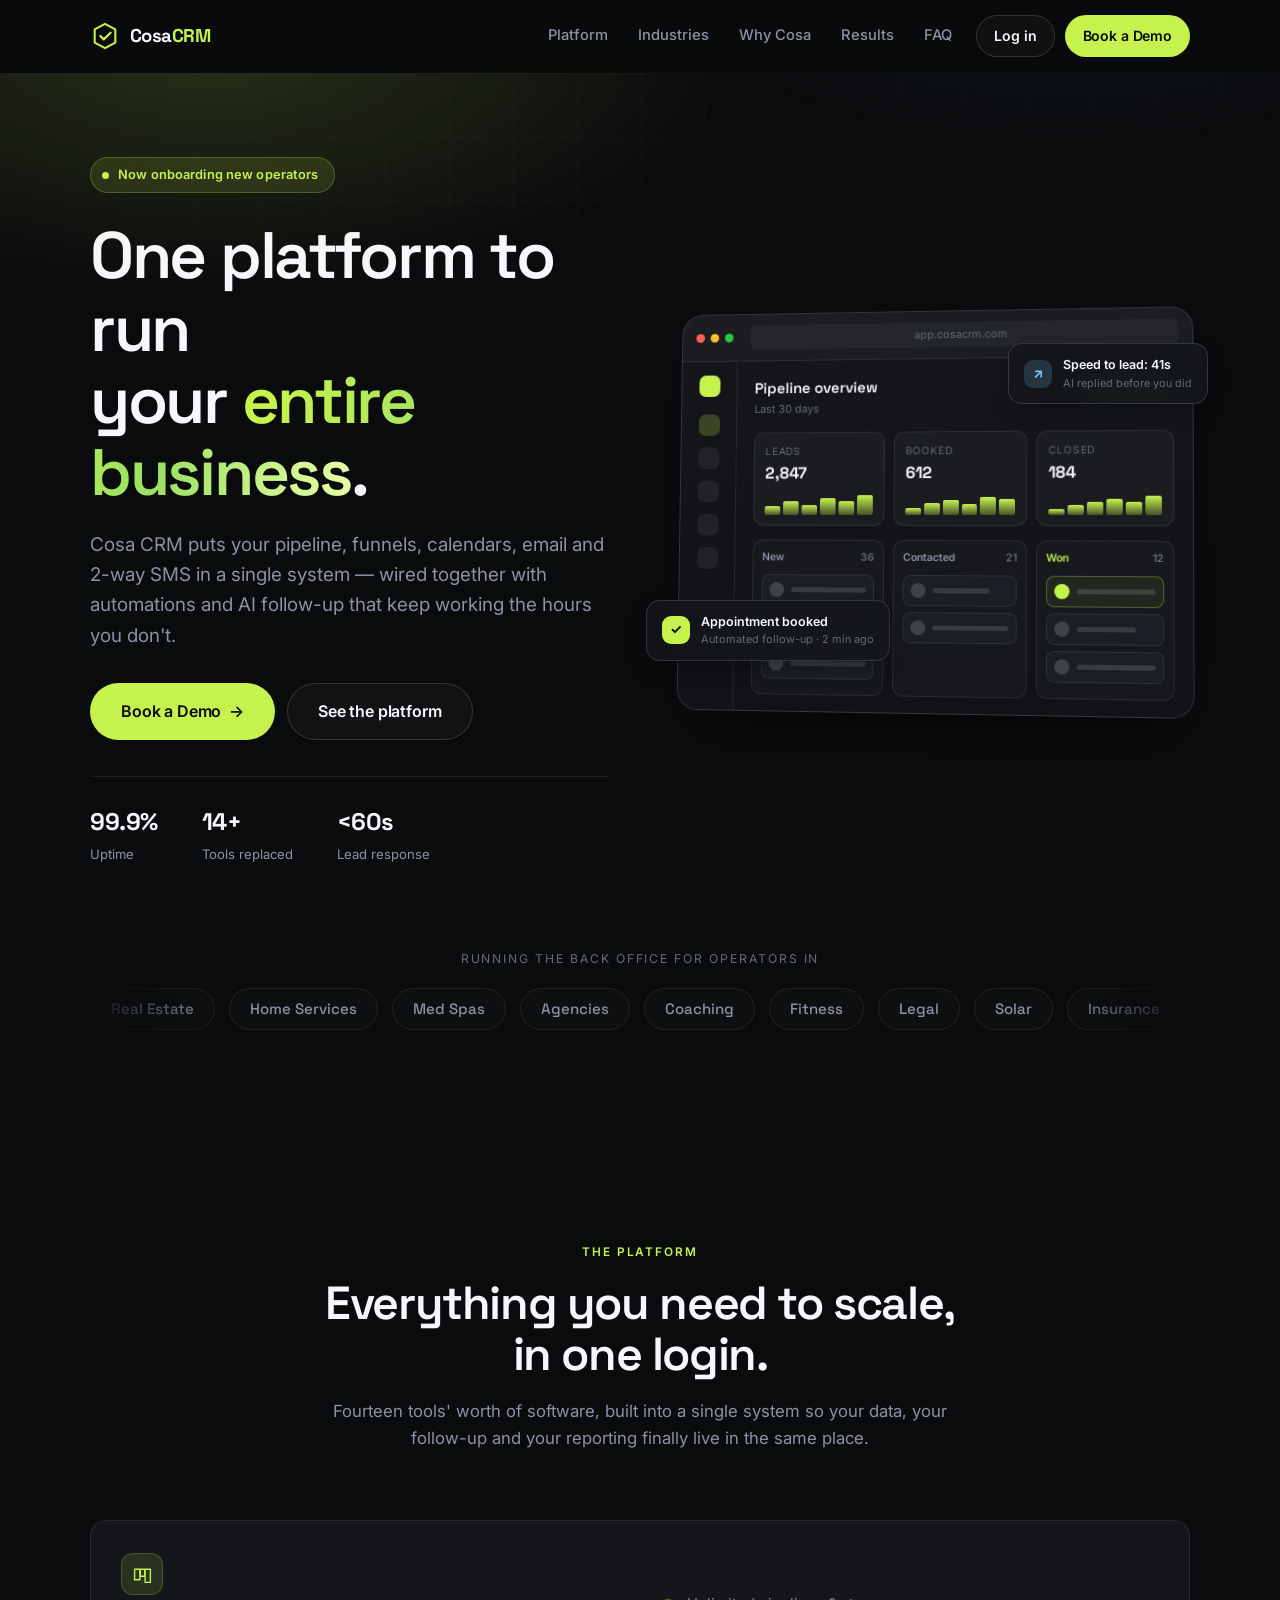
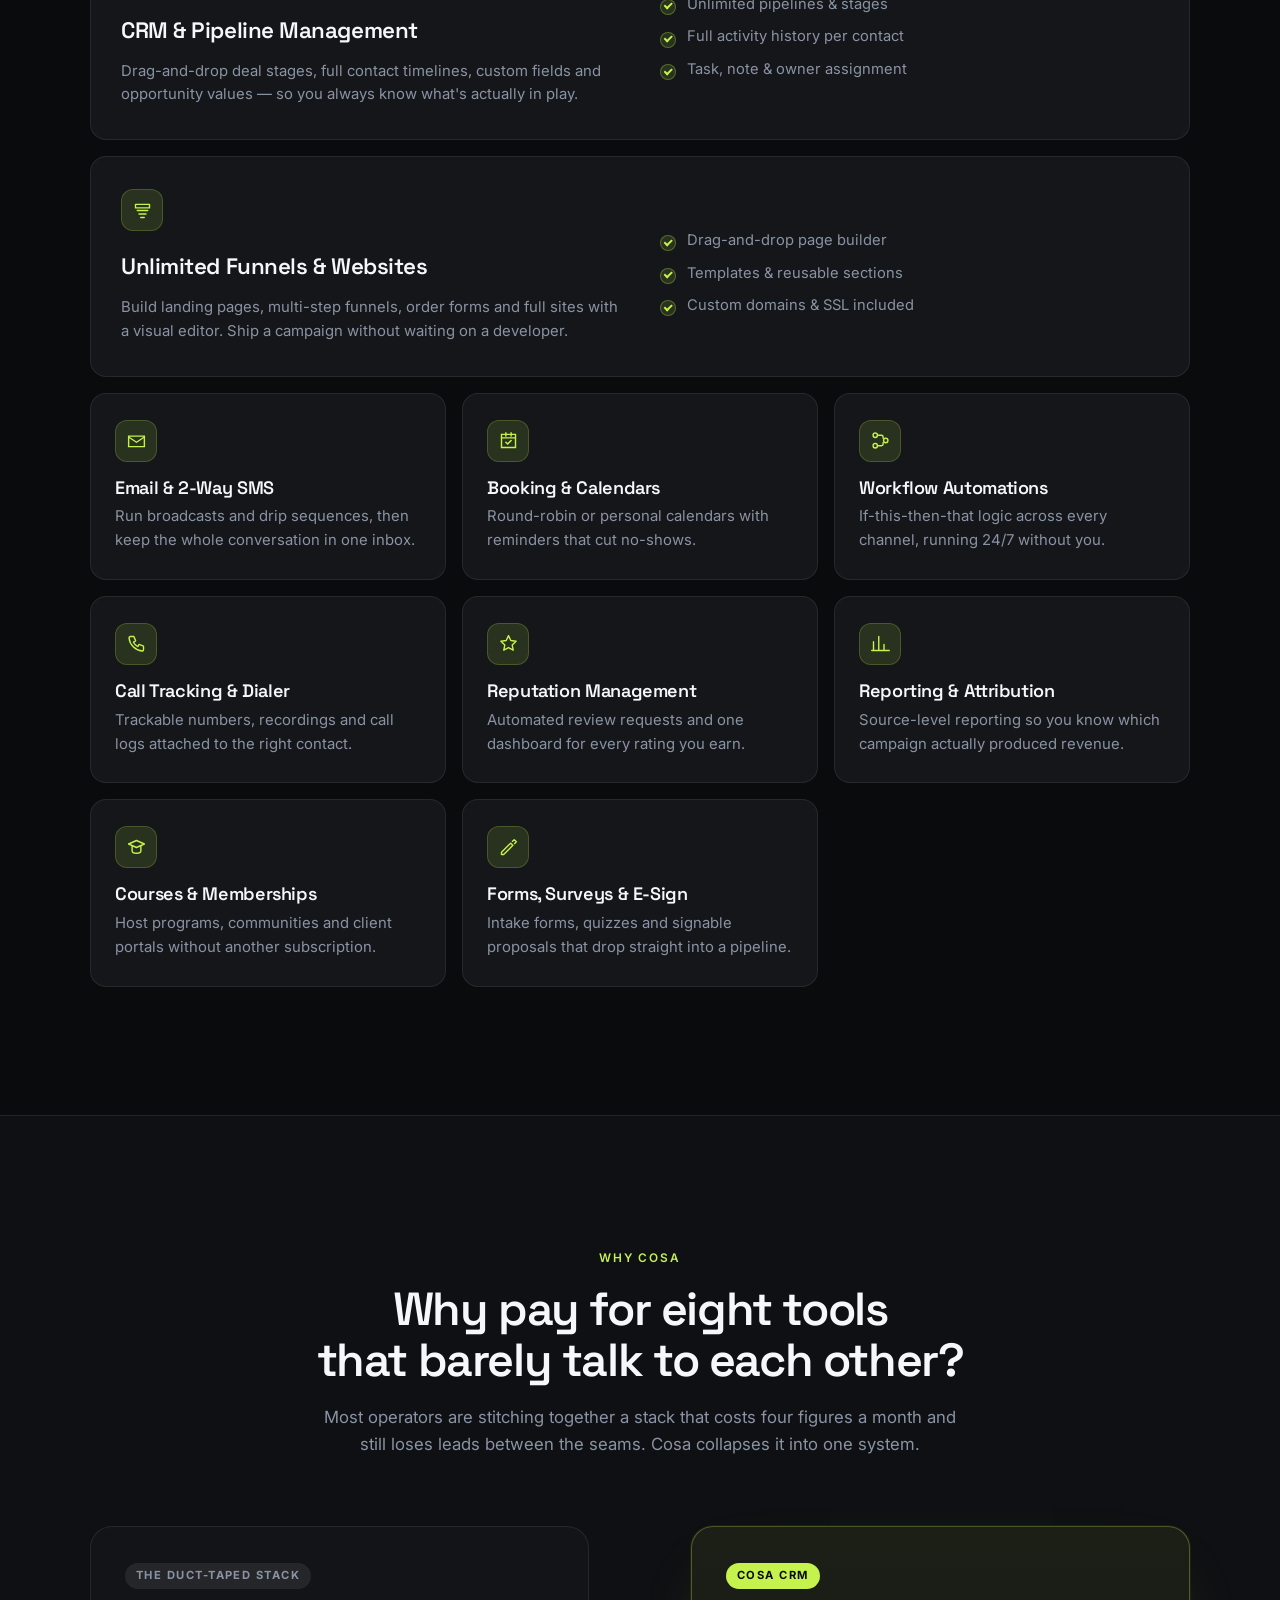
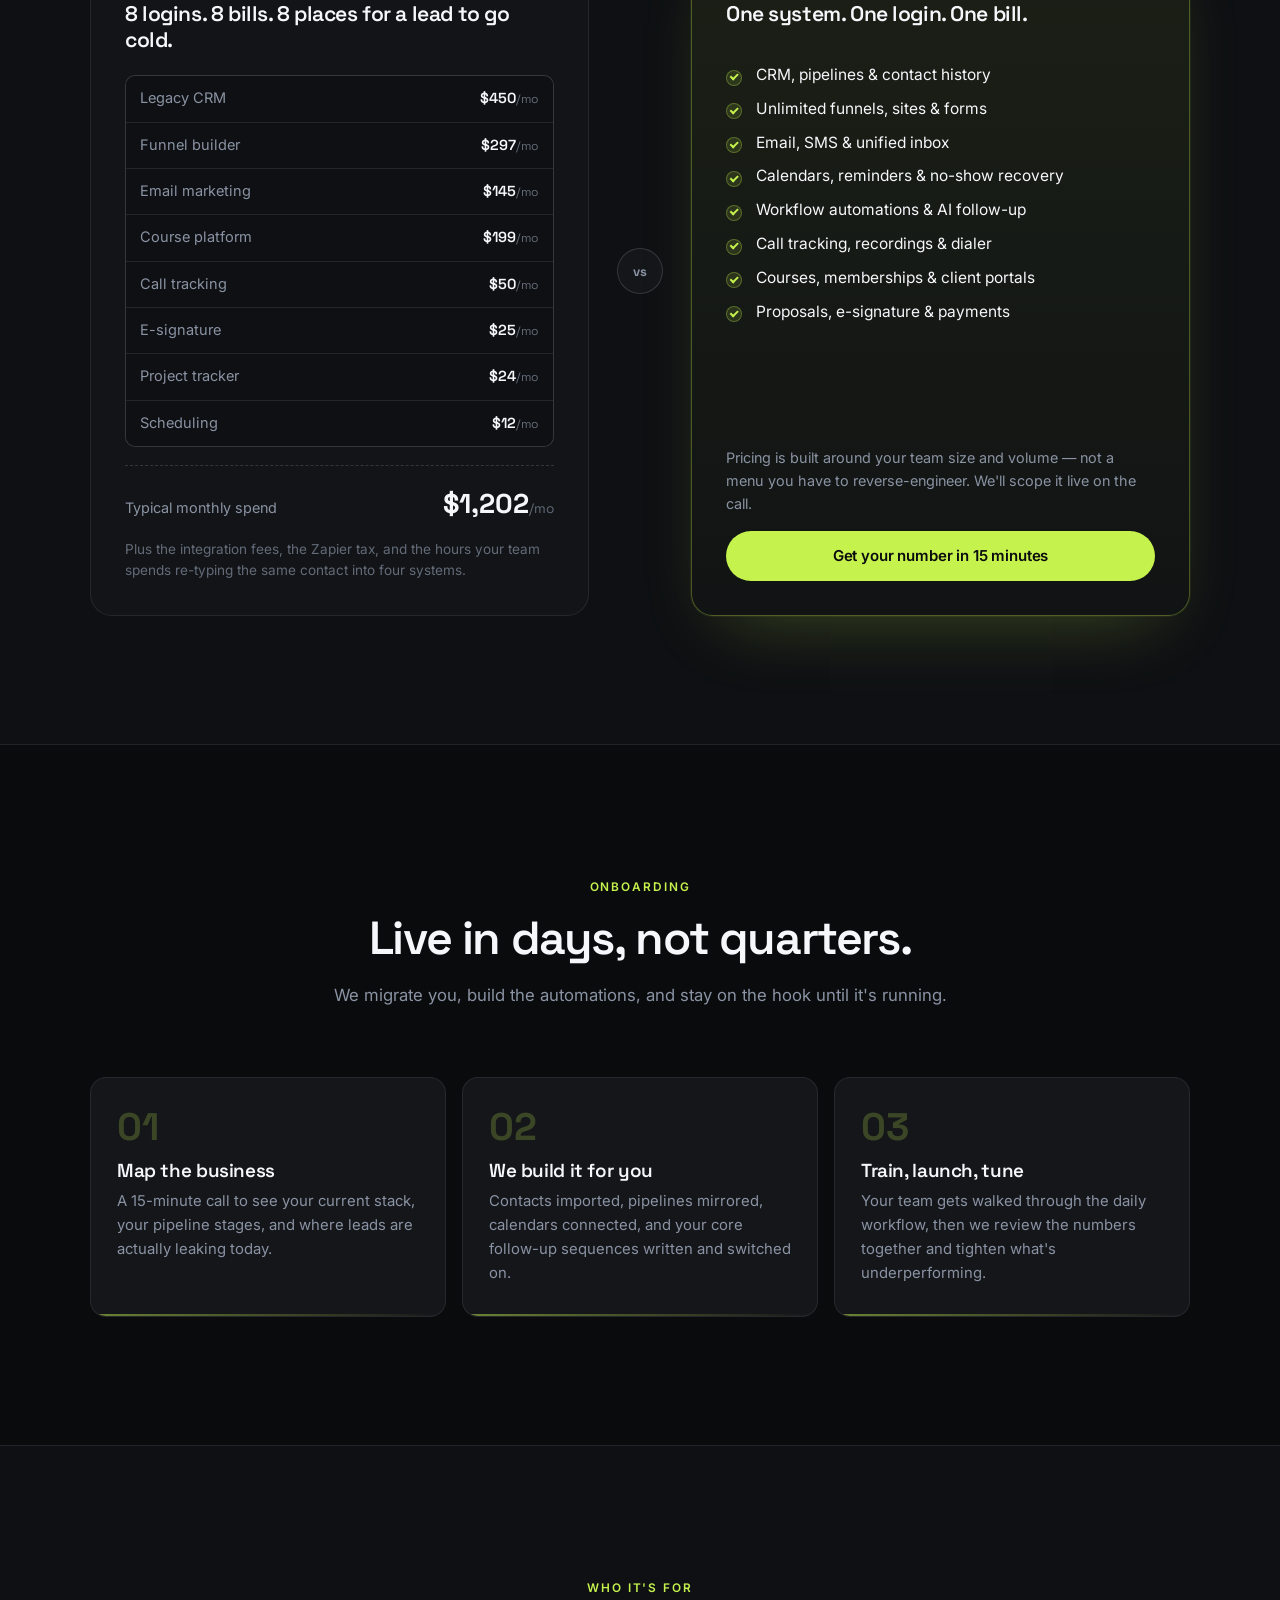
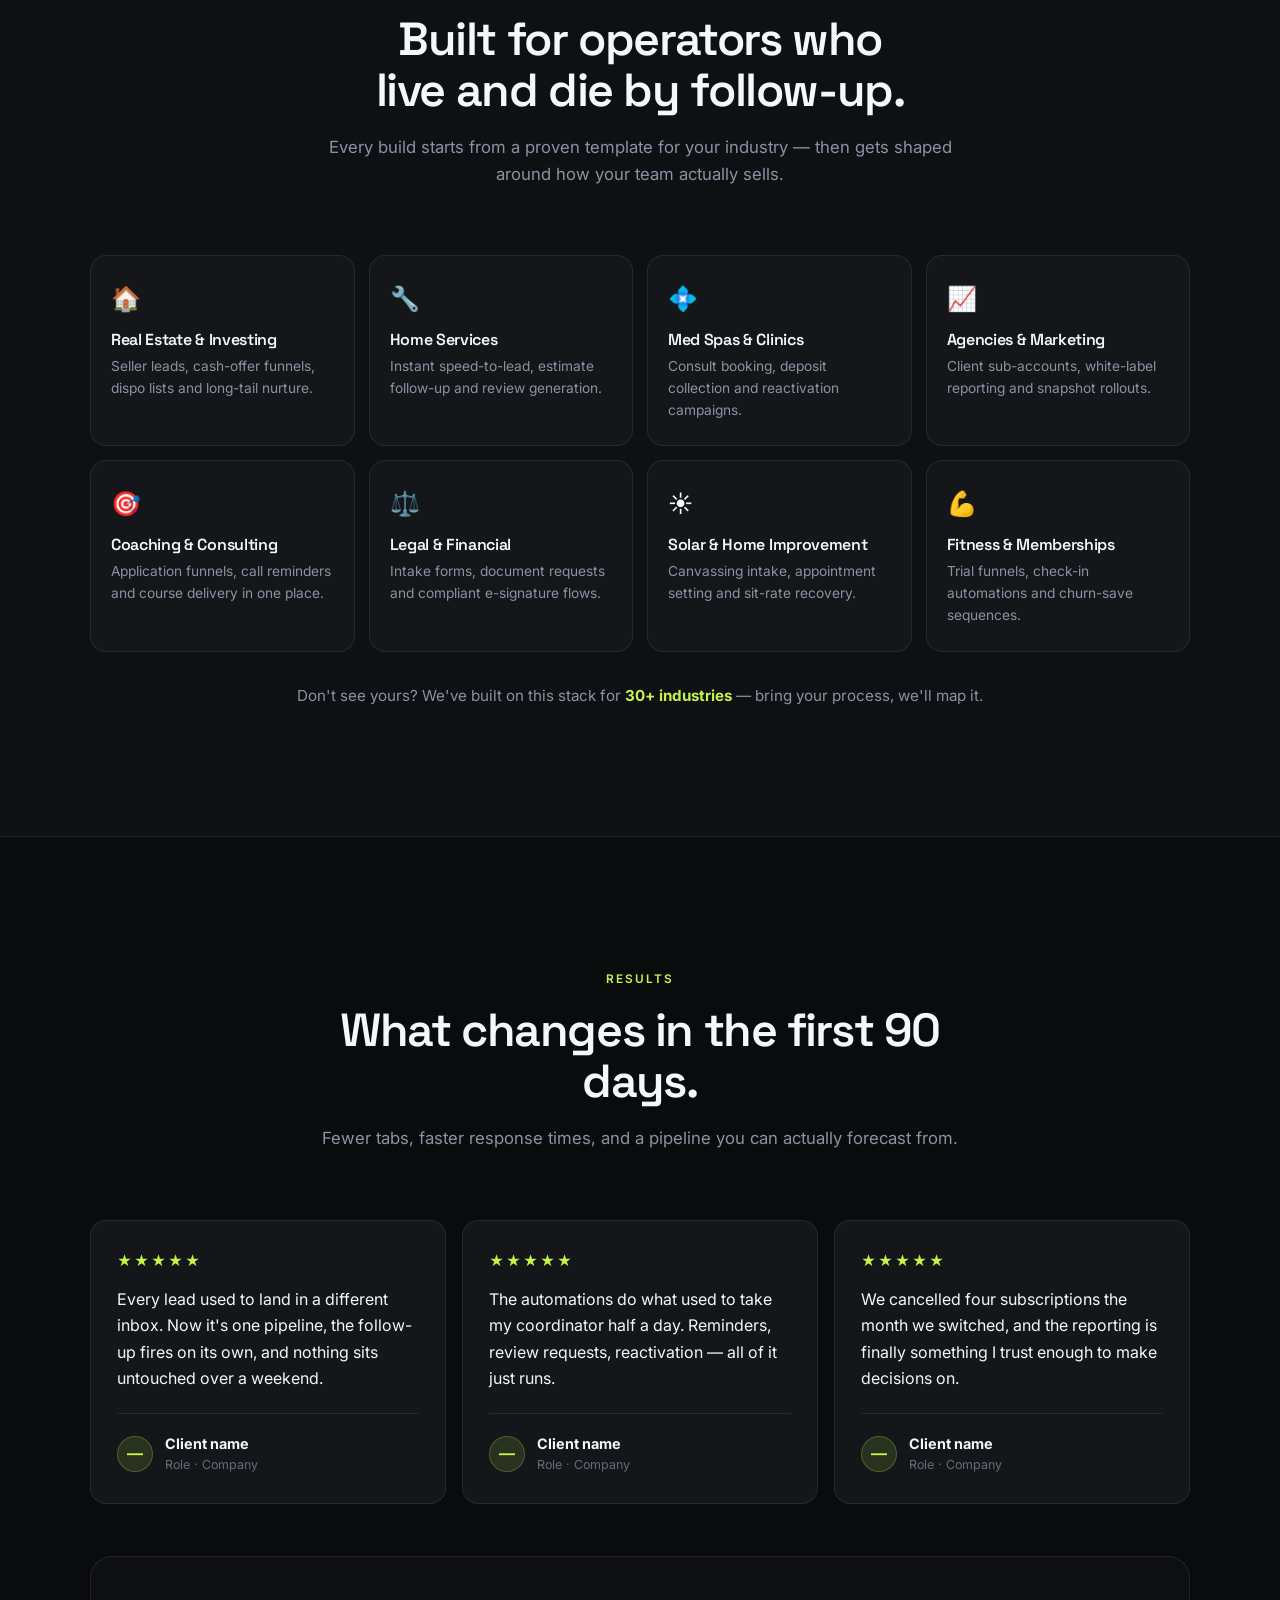
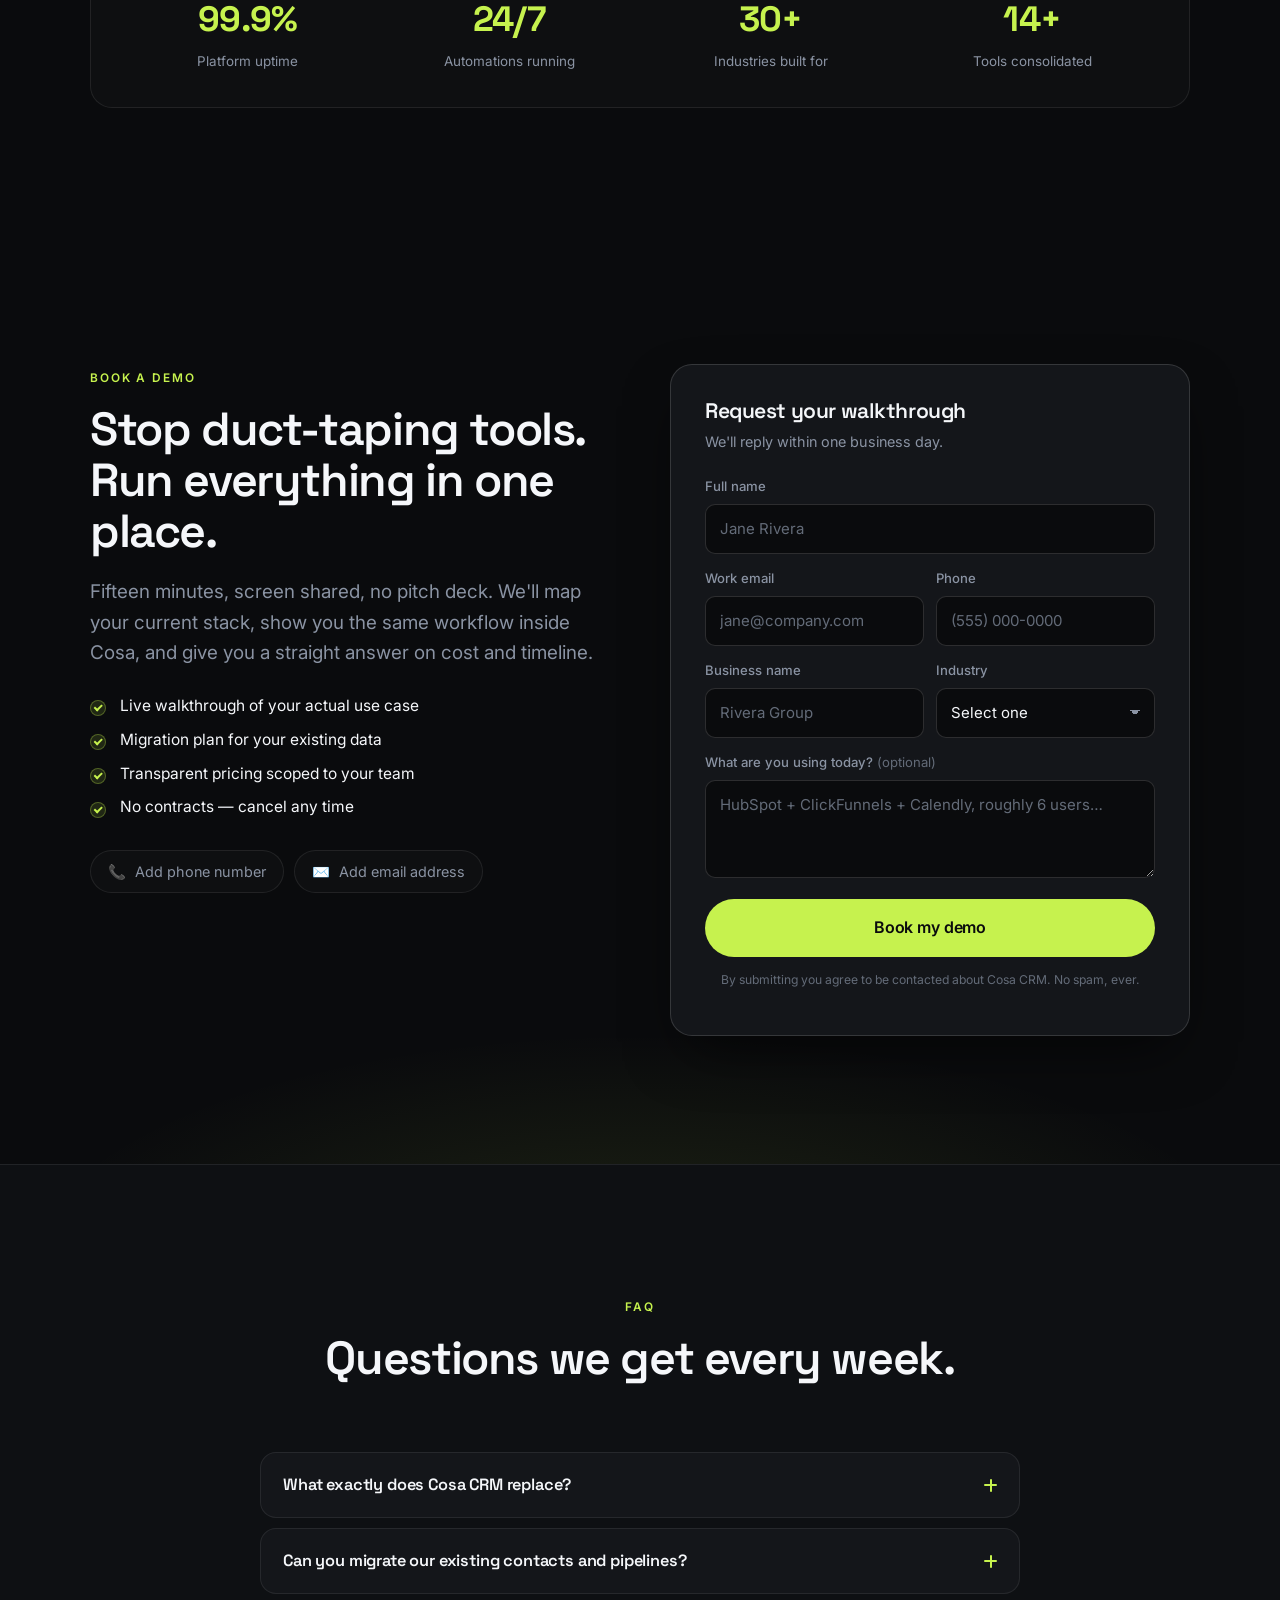
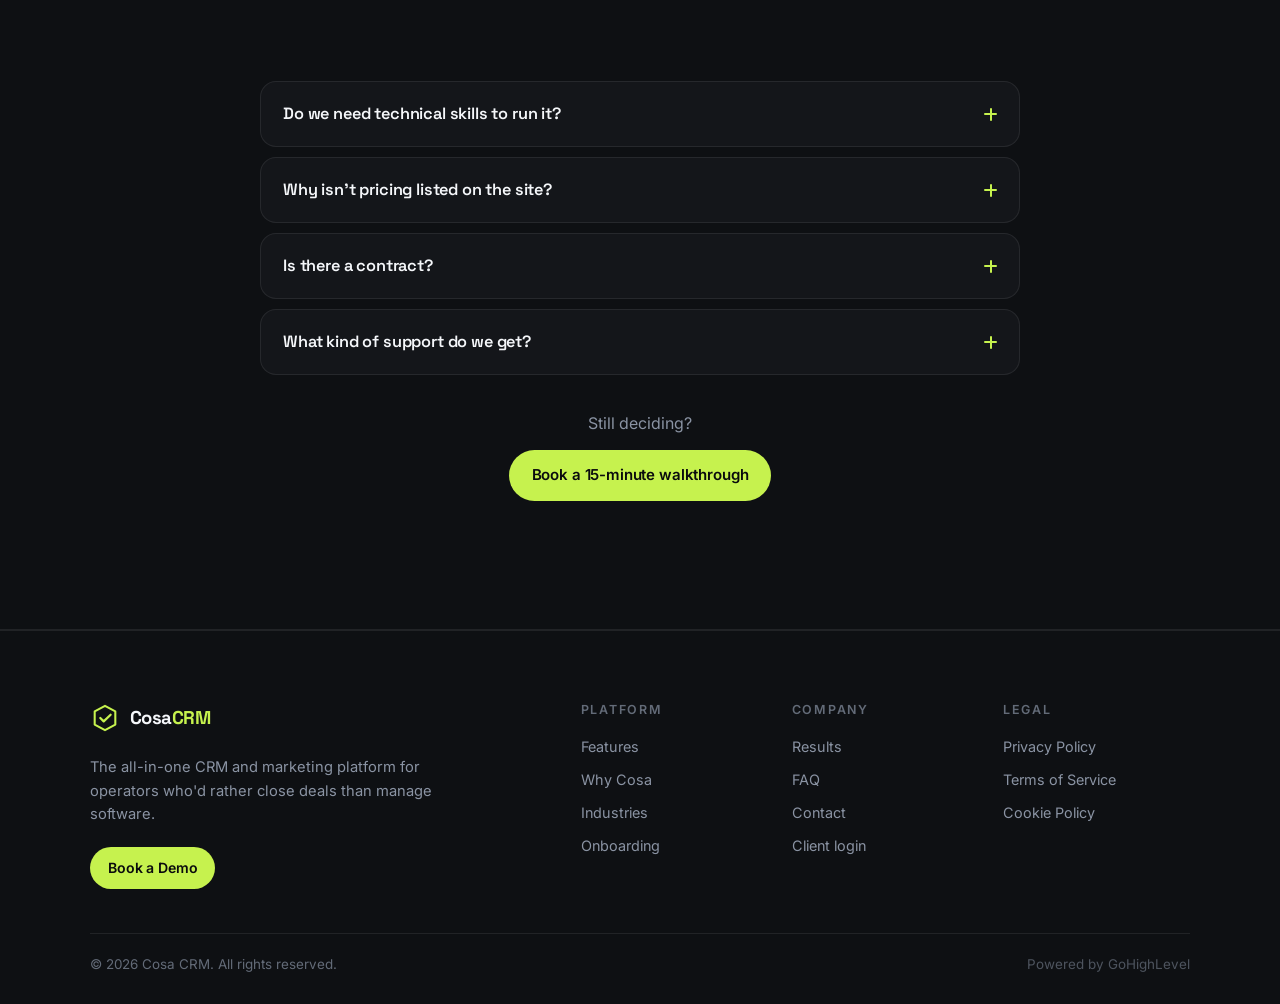
==== index.html @ e2ffd769 "Add Cosa CRM white-label landing site Dependency-free HTML/CSS/JS marketing site for a white-labelle" ====
<!DOCTYPE html>
<html lang="en">
<head>
<meta charset="utf-8">
<meta name="viewport" content="width=device-width, initial-scale=1">
<title>Cosa CRM — One Platform to Run Your Entire Business</title>
<meta name="description" content="Cosa CRM replaces your funnel builder, email tool, scheduler, dialer and CRM with one system. Pipelines, automations, AI follow-up and 2-way SMS — built for operators who want fewer tabs and more closed deals.">
<meta name="theme-color" content="#0A0B0D">

<!-- Open Graph / social -->
<meta property="og:type" content="website">
<meta property="og:title" content="Cosa CRM — One Platform to Run Your Entire Business">
<meta property="og:description" content="Funnels, follow-up, booking and pipelines in one system. Book a 15-minute walkthrough.">
<meta property="og:image" content="assets/img/og.png">
<meta name="twitter:card" content="summary_large_image">

<link rel="icon" href="assets/img/favicon.svg" type="image/svg+xml">
<link rel="preconnect" href="https://fonts.googleapis.com">
<link rel="preconnect" href="https://fonts.gstatic.com" crossorigin>
<link href="https://fonts.googleapis.com/css2?family=Inter:wght@400;500;600;700&family=Space+Grotesk:wght@500;600;700&display=swap" rel="stylesheet">
<link rel="stylesheet" href="assets/css/styles.css">
</head>
<body>

<a class="skip-link" href="#main">Skip to content</a>

<!-- ============================ NAV ============================ -->
<header class="nav" id="nav">
  <div class="wrap nav__inner">
    <a class="brand" href="#top" aria-label="Cosa CRM home">
      <span class="brand__mark" aria-hidden="true">
        <svg viewBox="0 0 32 32" fill="none"><path d="M16 3 5 9v14l11 6 11-6V9L16 3Z" stroke="currentColor" stroke-width="2.2" stroke-linejoin="round"/><path d="m11 16 3.6 3.6L22 12.5" stroke="currentColor" stroke-width="2.4" stroke-linecap="round" stroke-linejoin="round"/></svg>
      </span>
      <span class="brand__text">Cosa<span>CRM</span></span>
    </a>

    <nav class="nav__links" id="navLinks" aria-label="Primary">
      <a href="#platform">Platform</a>
      <a href="#industries">Industries</a>
      <a href="#why">Why Cosa</a>
      <a href="#results">Results</a>
      <a href="#faq">FAQ</a>
      <div class="nav__mobile-cta">
        <a class="btn btn--ghost" data-link="login" href="#">Log in</a>
        <a class="btn btn--primary" href="#demo">Book a Demo</a>
      </div>
    </nav>

    <div class="nav__actions">
      <a class="btn btn--ghost btn--sm" data-link="login" href="#">Log in</a>
      <a class="btn btn--primary btn--sm" href="#demo">Book a Demo</a>
    </div>

    <button class="nav__toggle" id="navToggle" aria-expanded="false" aria-controls="navLinks" aria-label="Open menu">
      <span></span><span></span><span></span>
    </button>
  </div>
</header>

<main id="main">

<!-- ============================ HERO ============================ -->
<section class="hero" id="top">
  <div class="hero__glow" aria-hidden="true"></div>
  <div class="hero__grid" aria-hidden="true"></div>

  <div class="wrap hero__inner">
    <div class="hero__copy">
      <span class="pill reveal">
        <span class="pill__dot"></span>
        Now onboarding new operators
      </span>

      <h1 class="reveal" data-delay="1">
        One platform to run<br>
        your <span class="grad">entire business</span>.
      </h1>

      <p class="lede reveal" data-delay="2">
        Cosa CRM puts your pipeline, funnels, calendars, email and 2-way SMS in a single
        system — wired together with automations and AI follow-up that keep working the
        hours you don't.
      </p>

      <div class="hero__cta reveal" data-delay="3">
        <a class="btn btn--primary btn--lg" href="#demo">Book a Demo <span aria-hidden="true">→</span></a>
        <a class="btn btn--ghost btn--lg" href="#platform">See the platform</a>
      </div>

      <ul class="hero__proof reveal" data-delay="4">
        <li><strong data-count="99.9" data-suffix="%" data-decimals="1">0%</strong><span>Uptime</span></li>
        <li><strong data-count="14" data-suffix="+">0+</strong><span>Tools replaced</span></li>
        <li><strong data-count="60" data-prefix="&lt;" data-suffix="s">0s</strong><span>Lead response</span></li>
      </ul>
    </div>

    <!-- Dashboard mockup: pure HTML/CSS, no image dependency -->
    <div class="hero__app reveal" data-delay="3" aria-hidden="true">
      <div class="app">
        <div class="app__bar">
          <span class="dot dot--r"></span><span class="dot dot--y"></span><span class="dot dot--g"></span>
          <div class="app__url">app.cosacrm.com</div>
        </div>

        <div class="app__body">
          <aside class="app__side">
            <div class="side__brand"></div>
            <span class="side__item side__item--on"></span>
            <span class="side__item"></span>
            <span class="side__item"></span>
            <span class="side__item"></span>
            <span class="side__item"></span>
          </aside>

          <div class="app__main">
            <div class="app__head">
              <div>
                <div class="app__title">Pipeline overview</div>
                <div class="app__sub">Last 30 days</div>
              </div>
              <div class="app__chip">+42% <span>MoM</span></div>
            </div>

            <div class="app__stats">
              <div class="stat"><span class="stat__k">Leads</span><span class="stat__v">2,847</span><i class="spark"><b style="height:40%"></b><b style="height:62%"></b><b style="height:48%"></b><b style="height:78%"></b><b style="height:66%"></b><b style="height:92%"></b></i></div>
              <div class="stat"><span class="stat__k">Booked</span><span class="stat__v">612</span><i class="spark"><b style="height:32%"></b><b style="height:55%"></b><b style="height:70%"></b><b style="height:52%"></b><b style="height:84%"></b><b style="height:74%"></b></i></div>
              <div class="stat"><span class="stat__k">Closed</span><span class="stat__v">184</span><i class="spark"><b style="height:28%"></b><b style="height:44%"></b><b style="height:60%"></b><b style="height:72%"></b><b style="height:58%"></b><b style="height:88%"></b></i></div>
            </div>

            <div class="app__board">
              <div class="col">
                <div class="col__h">New <em>36</em></div>
                <div class="card"><span class="card__av"></span><span class="card__l"></span></div>
                <div class="card"><span class="card__av"></span><span class="card__l card__l--s"></span></div>
                <div class="card"><span class="card__av"></span><span class="card__l"></span></div>
              </div>
              <div class="col">
                <div class="col__h">Contacted <em>21</em></div>
                <div class="card"><span class="card__av"></span><span class="card__l card__l--s"></span></div>
                <div class="card"><span class="card__av"></span><span class="card__l"></span></div>
              </div>
              <div class="col">
                <div class="col__h col__h--win">Won <em>12</em></div>
                <div class="card card--win"><span class="card__av"></span><span class="card__l"></span></div>
                <div class="card"><span class="card__av"></span><span class="card__l card__l--s"></span></div>
                <div class="card"><span class="card__av"></span><span class="card__l"></span></div>
              </div>
            </div>
          </div>
        </div>
      </div>

      <div class="float float--1">
        <span class="float__ico">✓</span>
        <div><b>Appointment booked</b><small>Automated follow-up · 2 min ago</small></div>
      </div>
      <div class="float float--2">
        <span class="float__ico float__ico--alt">↗</span>
        <div><b>Speed to lead: 41s</b><small>AI replied before you did</small></div>
      </div>
    </div>
  </div>

  <div class="wrap marquee-wrap">
    <p class="marquee-label">Running the back office for operators in</p>
    <div class="marquee" aria-hidden="true">
      <div class="marquee__track">
        <span>Real Estate</span><span>Home Services</span><span>Med Spas</span><span>Agencies</span>
        <span>Coaching</span><span>Fitness</span><span>Legal</span><span>Solar</span><span>Insurance</span>
        <span>Real Estate</span><span>Home Services</span><span>Med Spas</span><span>Agencies</span>
        <span>Coaching</span><span>Fitness</span><span>Legal</span><span>Solar</span><span>Insurance</span>
      </div>
    </div>
  </div>
</section>

<!-- ============================ PLATFORM ============================ -->
<section class="sec" id="platform">
  <div class="wrap">
    <div class="sec__head reveal">
      <span class="eyebrow">The platform</span>
      <h2>Everything you need to scale,<br>in one login.</h2>
      <p>Fourteen tools' worth of software, built into a single system so your data,
         your follow-up and your reporting finally live in the same place.</p>
    </div>

    <div class="features">
      <article class="feat feat--wide reveal">
        <div class="feat__ico">
          <svg viewBox="0 0 24 24" fill="none"><path d="M3 6h6v12H3zM9.5 6h5v8h-5zM15 6h6v15h-6z" stroke="currentColor" stroke-width="1.6" stroke-linejoin="round"/></svg>
        </div>
        <h3>CRM &amp; Pipeline Management</h3>
        <p>Drag-and-drop deal stages, full contact timelines, custom fields and
           opportunity values — so you always know what's actually in play.</p>
        <ul class="ticks">
          <li>Unlimited pipelines &amp; stages</li>
          <li>Full activity history per contact</li>
          <li>Task, note &amp; owner assignment</li>
        </ul>
      </article>

      <article class="feat feat--wide reveal" data-delay="1">
        <div class="feat__ico">
          <svg viewBox="0 0 24 24" fill="none"><path d="M4 5h16v4H4zM6 12h12M8 16h8M10 20h4" stroke="currentColor" stroke-width="1.6" stroke-linecap="round" stroke-linejoin="round"/></svg>
        </div>
        <h3>Unlimited Funnels &amp; Websites</h3>
        <p>Build landing pages, multi-step funnels, order forms and full sites with a
           visual editor. Ship a campaign without waiting on a developer.</p>
        <ul class="ticks">
          <li>Drag-and-drop page builder</li>
          <li>Templates &amp; reusable sections</li>
          <li>Custom domains &amp; SSL included</li>
        </ul>
      </article>

      <article class="feat reveal">
        <div class="feat__ico"><svg viewBox="0 0 24 24" fill="none"><path d="M3 7h18v12H3z" stroke="currentColor" stroke-width="1.6"/><path d="m3 8 9 6 9-6" stroke="currentColor" stroke-width="1.6" stroke-linejoin="round"/></svg></div>
        <h3>Email &amp; 2-Way SMS</h3>
        <p>Run broadcasts and drip sequences, then keep the whole conversation in one inbox.</p>
      </article>

      <article class="feat reveal" data-delay="1">
        <div class="feat__ico"><svg viewBox="0 0 24 24" fill="none"><path d="M4 5h16v15H4z" stroke="currentColor" stroke-width="1.6"/><path d="M4 9h16M9 3v4M15 3v4" stroke="currentColor" stroke-width="1.6" stroke-linecap="round"/><path d="m9 14 2 2 4-4" stroke="currentColor" stroke-width="1.8" stroke-linecap="round" stroke-linejoin="round"/></svg></div>
        <h3>Booking &amp; Calendars</h3>
        <p>Round-robin or personal calendars with reminders that cut no-shows.</p>
      </article>

      <article class="feat reveal" data-delay="2">
        <div class="feat__ico"><svg viewBox="0 0 24 24" fill="none"><circle cx="6" cy="6" r="2.5" stroke="currentColor" stroke-width="1.6"/><circle cx="18" cy="12" r="2.5" stroke="currentColor" stroke-width="1.6"/><circle cx="6" cy="18" r="2.5" stroke="currentColor" stroke-width="1.6"/><path d="M8.5 6H13a2 2 0 0 1 2 2v1.5M8.5 18H13a2 2 0 0 0 2-2v-1.5" stroke="currentColor" stroke-width="1.6" stroke-linecap="round"/></svg></div>
        <h3>Workflow Automations</h3>
        <p>If-this-then-that logic across every channel, running 24/7 without you.</p>
      </article>

      <article class="feat reveal" data-delay="3">
        <div class="feat__ico"><svg viewBox="0 0 24 24" fill="none"><path d="M5 4h4l2 5-2.5 1.5a11 11 0 0 0 5 5L15 13l5 2v4a1.5 1.5 0 0 1-1.7 1.5A16.5 16.5 0 0 1 3.5 5.7 1.5 1.5 0 0 1 5 4Z" stroke="currentColor" stroke-width="1.6" stroke-linejoin="round"/></svg></div>
        <h3>Call Tracking &amp; Dialer</h3>
        <p>Trackable numbers, recordings and call logs attached to the right contact.</p>
      </article>

      <article class="feat reveal">
        <div class="feat__ico"><svg viewBox="0 0 24 24" fill="none"><path d="m12 3 2.6 5.6 6.1.8-4.5 4.2 1.2 6-5.4-3-5.4 3 1.2-6L3.3 9.4l6.1-.8L12 3Z" stroke="currentColor" stroke-width="1.6" stroke-linejoin="round"/></svg></div>
        <h3>Reputation Management</h3>
        <p>Automated review requests and one dashboard for every rating you earn.</p>
      </article>

      <article class="feat reveal" data-delay="1">
        <div class="feat__ico"><svg viewBox="0 0 24 24" fill="none"><path d="M4 20V10M10 20V4M16 20v-7M22 20H2" stroke="currentColor" stroke-width="1.6" stroke-linecap="round"/></svg></div>
        <h3>Reporting &amp; Attribution</h3>
        <p>Source-level reporting so you know which campaign actually produced revenue.</p>
      </article>

      <article class="feat reveal" data-delay="2">
        <div class="feat__ico"><svg viewBox="0 0 24 24" fill="none"><path d="M12 4 3 8l9 4 9-4-9-4Z" stroke="currentColor" stroke-width="1.6" stroke-linejoin="round"/><path d="M7 10.5V16c0 1.4 2.2 2.5 5 2.5s5-1.1 5-2.5v-5.5" stroke="currentColor" stroke-width="1.6" stroke-linecap="round"/></svg></div>
        <h3>Courses &amp; Memberships</h3>
        <p>Host programs, communities and client portals without another subscription.</p>
      </article>

      <article class="feat reveal" data-delay="3">
        <div class="feat__ico"><svg viewBox="0 0 24 24" fill="none"><path d="M4 17.5 14.5 7l2.5 2.5L6.5 20H4v-2.5Z" stroke="currentColor" stroke-width="1.6" stroke-linejoin="round"/><path d="M16 5.5 18.5 3 21 5.5 18.5 8" stroke="currentColor" stroke-width="1.6" stroke-linejoin="round"/></svg></div>
        <h3>Forms, Surveys &amp; E-Sign</h3>
        <p>Intake forms, quizzes and signable proposals that drop straight into a pipeline.</p>
      </article>
    </div>
  </div>
</section>

<!-- ============================ WHY / STACK ============================ -->
<section class="sec sec--alt" id="why">
  <div class="wrap">
    <div class="sec__head reveal">
      <span class="eyebrow">Why Cosa</span>
      <h2>Why pay for eight tools<br>that barely talk to each other?</h2>
      <p>Most operators are stitching together a stack that costs four figures a month and
         still loses leads between the seams. Cosa collapses it into one system.</p>
    </div>

    <div class="compare reveal">
      <div class="compare__side compare__side--old">
        <div class="compare__h">
          <span class="tag tag--muted">The duct-taped stack</span>
          <h3>8 logins. 8 bills. 8 places for a lead to go cold.</h3>
        </div>
        <ul class="stackList">
          <li><span>Legacy CRM</span><b>$450<i>/mo</i></b></li>
          <li><span>Funnel builder</span><b>$297<i>/mo</i></b></li>
          <li><span>Email marketing</span><b>$145<i>/mo</i></b></li>
          <li><span>Course platform</span><b>$199<i>/mo</i></b></li>
          <li><span>Call tracking</span><b>$50<i>/mo</i></b></li>
          <li><span>E-signature</span><b>$25<i>/mo</i></b></li>
          <li><span>Project tracker</span><b>$24<i>/mo</i></b></li>
          <li><span>Scheduling</span><b>$12<i>/mo</i></b></li>
        </ul>
        <div class="compare__total">
          <span>Typical monthly spend</span>
          <strong>$1,202<i>/mo</i></strong>
        </div>
        <p class="compare__note">Plus the integration fees, the Zapier tax, and the hours
           your team spends re-typing the same contact into four systems.</p>
      </div>

      <div class="compare__vs" aria-hidden="true"><span>vs</span></div>

      <div class="compare__side compare__side--new">
        <div class="compare__h">
          <span class="tag">Cosa CRM</span>
          <h3>One system. One login. One bill.</h3>
        </div>
        <ul class="ticks ticks--lg">
          <li>CRM, pipelines &amp; contact history</li>
          <li>Unlimited funnels, sites &amp; forms</li>
          <li>Email, SMS &amp; unified inbox</li>
          <li>Calendars, reminders &amp; no-show recovery</li>
          <li>Workflow automations &amp; AI follow-up</li>
          <li>Call tracking, recordings &amp; dialer</li>
          <li>Courses, memberships &amp; client portals</li>
          <li>Proposals, e-signature &amp; payments</li>
        </ul>
        <div class="compare__cta">
          <p>Pricing is built around your team size and volume — not a menu you have to
             reverse-engineer. We'll scope it live on the call.</p>
          <a class="btn btn--primary btn--block" href="#demo">Get your number in 15 minutes</a>
        </div>
      </div>
    </div>
  </div>
</section>

<!-- ============================ HOW IT WORKS ============================ -->
<section class="sec" id="how">
  <div class="wrap">
    <div class="sec__head reveal">
      <span class="eyebrow">Onboarding</span>
      <h2>Live in days, not quarters.</h2>
      <p>We migrate you, build the automations, and stay on the hook until it's running.</p>
    </div>

    <ol class="steps">
      <li class="step reveal">
        <span class="step__n">01</span>
        <h3>Map the business</h3>
        <p>A 15-minute call to see your current stack, your pipeline stages, and where
           leads are actually leaking today.</p>
      </li>
      <li class="step reveal" data-delay="1">
        <span class="step__n">02</span>
        <h3>We build it for you</h3>
        <p>Contacts imported, pipelines mirrored, calendars connected, and your core
           follow-up sequences written and switched on.</p>
      </li>
      <li class="step reveal" data-delay="2">
        <span class="step__n">03</span>
        <h3>Train, launch, tune</h3>
        <p>Your team gets walked through the daily workflow, then we review the numbers
           together and tighten what's underperforming.</p>
      </li>
    </ol>
  </div>
</section>

<!-- ============================ INDUSTRIES ============================ -->
<section class="sec sec--alt" id="industries">
  <div class="wrap">
    <div class="sec__head reveal">
      <span class="eyebrow">Who it's for</span>
      <h2>Built for operators who<br>live and die by follow-up.</h2>
      <p>Every build starts from a proven template for your industry — then gets shaped
         around how your team actually sells.</p>
    </div>

    <div class="inds">
      <article class="ind reveal"><span class="ind__ico">🏠</span><h3>Real Estate &amp; Investing</h3><p>Seller leads, cash-offer funnels, dispo lists and long-tail nurture.</p></article>
      <article class="ind reveal" data-delay="1"><span class="ind__ico">🔧</span><h3>Home Services</h3><p>Instant speed-to-lead, estimate follow-up and review generation.</p></article>
      <article class="ind reveal" data-delay="2"><span class="ind__ico">💠</span><h3>Med Spas &amp; Clinics</h3><p>Consult booking, deposit collection and reactivation campaigns.</p></article>
      <article class="ind reveal" data-delay="3"><span class="ind__ico">📈</span><h3>Agencies &amp; Marketing</h3><p>Client sub-accounts, white-label reporting and snapshot rollouts.</p></article>
      <article class="ind reveal"><span class="ind__ico">🎯</span><h3>Coaching &amp; Consulting</h3><p>Application funnels, call reminders and course delivery in one place.</p></article>
      <article class="ind reveal" data-delay="1"><span class="ind__ico">⚖️</span><h3>Legal &amp; Financial</h3><p>Intake forms, document requests and compliant e-signature flows.</p></article>
      <article class="ind reveal" data-delay="2"><span class="ind__ico">☀️</span><h3>Solar &amp; Home Improvement</h3><p>Canvassing intake, appointment setting and sit-rate recovery.</p></article>
      <article class="ind reveal" data-delay="3"><span class="ind__ico">💪</span><h3>Fitness &amp; Memberships</h3><p>Trial funnels, check-in automations and churn-save sequences.</p></article>
    </div>

    <p class="inds__foot reveal">Don't see yours? We've built on this stack for
      <strong>30+ industries</strong> — bring your process, we'll map it.</p>
  </div>
</section>

<!-- ============================ RESULTS / TESTIMONIALS ============================ -->
<!--
  ⚠ PLACEHOLDER CONTENT — the three quotes below are examples of the format only.
  Replace every name, company and quote with real, permission-granted client
  testimonials before this page goes live. Publishing invented reviews is
  unlawful in most jurisdictions (US FTC 16 CFR Part 465).
-->
<section class="sec" id="results">
  <div class="wrap">
    <div class="sec__head reveal">
      <span class="eyebrow">Results</span>
      <h2>What changes in the first 90 days.</h2>
      <p>Fewer tabs, faster response times, and a pipeline you can actually forecast from.</p>
    </div>

    <div class="quotes">
      <figure class="quote reveal">
        <div class="quote__stars" aria-label="5 out of 5">★★★★★</div>
        <blockquote>Every lead used to land in a different inbox. Now it's one pipeline,
          the follow-up fires on its own, and nothing sits untouched over a weekend.</blockquote>
        <figcaption><span class="quote__av">—</span><div><b>Client name</b><small>Role · Company</small></div></figcaption>
      </figure>

      <figure class="quote reveal" data-delay="1">
        <div class="quote__stars" aria-label="5 out of 5">★★★★★</div>
        <blockquote>The automations do what used to take my coordinator half a day.
          Reminders, review requests, reactivation — all of it just runs.</blockquote>
        <figcaption><span class="quote__av">—</span><div><b>Client name</b><small>Role · Company</small></div></figcaption>
      </figure>

      <figure class="quote reveal" data-delay="2">
        <div class="quote__stars" aria-label="5 out of 5">★★★★★</div>
        <blockquote>We cancelled four subscriptions the month we switched, and the
          reporting is finally something I trust enough to make decisions on.</blockquote>
        <figcaption><span class="quote__av">—</span><div><b>Client name</b><small>Role · Company</small></div></figcaption>
      </figure>
    </div>

    <div class="kpis reveal">
      <div class="kpi"><strong data-count="99.9" data-suffix="%" data-decimals="1">0%</strong><span>Platform uptime</span></div>
      <div class="kpi"><strong data-count="24" data-suffix="/7">0/7</strong><span>Automations running</span></div>
      <div class="kpi"><strong data-count="30" data-suffix="+">0+</strong><span>Industries built for</span></div>
      <div class="kpi"><strong data-count="14" data-suffix="+">0+</strong><span>Tools consolidated</span></div>
    </div>
  </div>
</section>

<!-- ============================ DEMO / CTA ============================ -->
<section class="sec demo" id="demo">
  <div class="demo__glow" aria-hidden="true"></div>
  <div class="wrap demo__inner">
    <div class="demo__copy reveal">
      <span class="eyebrow">Book a demo</span>
      <h2>Stop duct-taping tools.<br>Run everything in one place.</h2>
      <p class="lede">Fifteen minutes, screen shared, no pitch deck. We'll map your current
         stack, show you the same workflow inside Cosa, and give you a straight answer on
         cost and timeline.</p>

      <ul class="ticks ticks--lg">
        <li>Live walkthrough of your actual use case</li>
        <li>Migration plan for your existing data</li>
        <li>Transparent pricing scoped to your team</li>
        <li>No contracts — cancel any time</li>
      </ul>

      <div class="demo__contact">
        <a data-link="phone" href="#"><span aria-hidden="true">📞</span> <em>Add phone number</em></a>
        <a data-link="email" href="#"><span aria-hidden="true">✉️</span> <em>Add email address</em></a>
      </div>
    </div>

    <div class="demo__card reveal" data-delay="1">
      <!--
        TO EMBED A GHL CALENDAR INSTEAD OF THIS FORM:
        replace the <form> below with your GoHighLevel calendar iframe, e.g.
        <iframe src="https://api.leadconnectorhq.com/widget/booking/XXXXXXXX"
                style="width:100%;border:none;overflow:hidden;min-height:720px"
                scrolling="no" id="XXXXXXXX_1234567890"></iframe>
        <script src="https://link.msgsndr.com/js/form_embed.js"></script>
      -->
      <form id="demoForm" novalidate>
        <h3>Request your walkthrough</h3>
        <p class="demo__card-sub">We'll reply within one business day.</p>

        <div class="field">
          <label for="f-name">Full name</label>
          <input id="f-name" name="name" type="text" autocomplete="name" placeholder="Jane Rivera" required>
        </div>

        <div class="field-row">
          <div class="field">
            <label for="f-email">Work email</label>
            <input id="f-email" name="email" type="email" autocomplete="email" placeholder="jane@company.com" required>
          </div>
          <div class="field">
            <label for="f-phone">Phone</label>
            <input id="f-phone" name="phone" type="tel" autocomplete="tel" placeholder="(555) 000-0000" required>
          </div>
        </div>

        <div class="field-row">
          <div class="field">
            <label for="f-company">Business name</label>
            <input id="f-company" name="company" type="text" autocomplete="organization" placeholder="Rivera Group">
          </div>
          <div class="field">
            <label for="f-industry">Industry</label>
            <select id="f-industry" name="industry">
              <option value="">Select one</option>
              <option>Real Estate &amp; Investing</option>
              <option>Home Services</option>
              <option>Med Spa / Clinic</option>
              <option>Agency / Marketing</option>
              <option>Coaching / Consulting</option>
              <option>Legal / Financial</option>
              <option>Solar / Home Improvement</option>
              <option>Fitness / Membership</option>
              <option>Other</option>
            </select>
          </div>
        </div>

        <div class="field">
          <label for="f-msg">What are you using today? <span class="opt">(optional)</span></label>
          <textarea id="f-msg" name="message" rows="3" placeholder="HubSpot + ClickFunnels + Calendly, roughly 6 users…"></textarea>
        </div>

        <button class="btn btn--primary btn--block btn--lg" type="submit">Book my demo</button>
        <p class="form-note">By submitting you agree to be contacted about Cosa CRM. No spam, ever.</p>
        <p class="form-status" id="formStatus" role="status" aria-live="polite"></p>
      </form>
    </div>
  </div>
</section>

<!-- ============================ FAQ ============================ -->
<section class="sec sec--alt" id="faq">
  <div class="wrap wrap--narrow">
    <div class="sec__head reveal">
      <span class="eyebrow">FAQ</span>
      <h2>Questions we get every week.</h2>
    </div>

    <div class="faq">
      <details class="faq__item reveal">
        <summary>What exactly does Cosa CRM replace?<span class="faq__ico" aria-hidden="true"></span></summary>
        <div class="faq__a"><p>For most teams: the CRM, funnel/landing page builder, email marketing
          platform, SMS tool, scheduler, call tracking, form builder, e-signature tool, review
          software and course platform. If a tool in your stack isn't covered, we'll tell you
          straight on the call rather than pretend otherwise.</p></div>
      </details>

      <details class="faq__item reveal">
        <summary>Can you migrate our existing contacts and pipelines?<span class="faq__ico" aria-hidden="true"></span></summary>
        <div class="faq__a"><p>Yes. We import contacts, custom fields, tags, notes and open
          opportunities, and rebuild your pipeline stages to match how you already work — so
          your team doesn't have to relearn their day on top of learning a new tool.</p></div>
      </details>

      <details class="faq__item reveal">
        <summary>How long does setup take?<span class="faq__ico" aria-hidden="true"></span></summary>
        <div class="faq__a"><p>A standard build is live within a few business days. Larger
          migrations with multiple locations, sub-accounts or heavy custom automation typically
          run one to two weeks. You'll get a firm timeline before anything starts.</p></div>
      </details>

      <details class="faq__item reveal">
        <summary>Do we need technical skills to run it?<span class="faq__ico" aria-hidden="true"></span></summary>
        <div class="faq__a"><p>No. We do the build and the configuration, then train your team on
          the daily workflow — check the pipeline, work the inbox, book the appointment. The
          automation runs underneath without anyone touching it.</p></div>
      </details>

      <details class="faq__item reveal">
        <summary>Why isn't pricing listed on the site?<span class="faq__ico" aria-hidden="true"></span></summary>
        <div class="faq__a"><p>Because the honest number depends on seats, message volume and how
          much of the build you want us to do. Rather than publish a tier you'd have to
          reverse-engineer, we scope it live on the call and you leave with a real figure.</p></div>
      </details>

      <details class="faq__item reveal">
        <summary>Is there a contract?<span class="faq__ico" aria-hidden="true"></span></summary>
        <div class="faq__a"><p>Month to month. Cancel any time — and your data is yours, exportable
          on the way out.</p></div>
      </details>

      <details class="faq__item reveal">
        <summary>What kind of support do we get?<span class="faq__ico" aria-hidden="true"></span></summary>
        <div class="faq__a"><p>A direct line to a real person who knows your account, plus a shared
          channel for day-to-day questions. You're not filing tickets into a queue.</p></div>
      </details>
    </div>

    <div class="faq__cta reveal">
      <p>Still deciding?</p>
      <a class="btn btn--primary" href="#demo">Book a 15-minute walkthrough</a>
    </div>
  </div>
</section>

</main>

<!-- ============================ FOOTER ============================ -->
<footer class="foot">
  <div class="wrap">
    <div class="foot__top">
      <div class="foot__brand">
        <a class="brand" href="#top">
          <span class="brand__mark" aria-hidden="true">
            <svg viewBox="0 0 32 32" fill="none"><path d="M16 3 5 9v14l11 6 11-6V9L16 3Z" stroke="currentColor" stroke-width="2.2" stroke-linejoin="round"/><path d="m11 16 3.6 3.6L22 12.5" stroke="currentColor" stroke-width="2.4" stroke-linecap="round" stroke-linejoin="round"/></svg>
          </span>
          <span class="brand__text">Cosa<span>CRM</span></span>
        </a>
        <p>The all-in-one CRM and marketing platform for operators who'd rather close
           deals than manage software.</p>
        <a class="btn btn--primary btn--sm" href="#demo">Book a Demo</a>
      </div>

      <nav class="foot__cols" aria-label="Footer">
        <div>
          <h4>Platform</h4>
          <a href="#platform">Features</a>
          <a href="#why">Why Cosa</a>
          <a href="#industries">Industries</a>
          <a href="#how">Onboarding</a>
        </div>
        <div>
          <h4>Company</h4>
          <a href="#results">Results</a>
          <a href="#faq">FAQ</a>
          <a href="#demo">Contact</a>
          <a data-link="login" href="#">Client login</a>
        </div>
        <div>
          <h4>Legal</h4>
          <a href="privacy.html">Privacy Policy</a>
          <a href="terms.html">Terms of Service</a>
          <a href="privacy.html#cookies">Cookie Policy</a>
        </div>
      </nav>
    </div>

    <div class="foot__bot">
      <p>© <span id="year">2026</span> Cosa CRM. All rights reserved.</p>
      <p class="foot__powered">Powered by GoHighLevel</p>
    </div>
  </div>
</footer>

<script src="assets/js/main.js"></script>
</body>
</html>
---- assets/css/styles.css ----
/* ==========================================================================
   Cosa CRM — design system
   Edit the tokens below to rebrand the entire site in one place.
   ========================================================================== */

:root{
  /* ---- brand tokens ---- */
  --bg:        #0A0B0D;
  --bg-2:      #0E1013;
  --elev:      #14161A;
  --elev-2:    #1B1E24;
  --line:      rgba(255,255,255,.08);
  --line-2:    rgba(255,255,255,.14);

  --acc:       #C6F24E;   /* electric lime */
  --acc-2:     #9BE063;
  --acc-ink:   #0A0B0D;   /* text on accent */
  --acc-soft:  rgba(198,242,78,.12);
  --acc-glow:  rgba(198,242,78,.28);

  --text:      #F5F7FA;
  --mute:      #8A93A3;
  --mute-2:    #636B78;

  /* ---- type ---- */
  --font:      'Inter', -apple-system, BlinkMacSystemFont, 'Segoe UI', Roboto, sans-serif;
  --display:   'Space Grotesk', var(--font);

  /* ---- shape ---- */
  --r-sm: 10px;
  --r:    16px;
  --r-lg: 22px;
  --r-pill: 999px;

  --shadow:    0 24px 60px -18px rgba(0,0,0,.7);
  --shadow-sm: 0 8px 24px -10px rgba(0,0,0,.6);

  --wrap: 1180px;
  --pad: clamp(20px, 5vw, 40px);
  --sec-y: clamp(72px, 10vw, 128px);
}

*,*::before,*::after{ box-sizing:border-box; }

html{ scroll-behavior:smooth; scroll-padding-top:88px; -webkit-text-size-adjust:100%; }

body{
  margin:0;
  background:var(--bg);
  color:var(--text);
  font-family:var(--font);
  font-size:16px;
  line-height:1.6;
  -webkit-font-smoothing:antialiased;
  overflow-x:hidden;
}

img,svg{ max-width:100%; display:block; }
a{ color:inherit; text-decoration:none; }
button,input,select,textarea{ font:inherit; color:inherit; }

h1,h2,h3,h4{ font-family:var(--display); font-weight:600; line-height:1.1; letter-spacing:-.02em; margin:0; }
h1{ font-size:clamp(2.4rem, 6vw, 4.1rem); letter-spacing:-.035em; }
h2{ font-size:clamp(1.85rem, 4.2vw, 2.9rem); letter-spacing:-.03em; }
h3{ font-size:1.13rem; }
p{ margin:0; }

::selection{ background:var(--acc); color:var(--acc-ink); }

:focus-visible{ outline:2px solid var(--acc); outline-offset:3px; border-radius:4px; }

.skip-link{
  position:absolute; left:-9999px; top:12px; z-index:200;
  background:var(--acc); color:var(--acc-ink); padding:10px 18px; border-radius:var(--r-pill); font-weight:600;
}
.skip-link:focus{ left:12px; }

/* ---------- layout ---------- */
.wrap{ width:100%; max-width:var(--wrap); margin-inline:auto; padding-inline:var(--pad); }
.wrap--narrow{ max-width:840px; }

.sec{ padding-block:var(--sec-y); position:relative; }
.sec--alt{ background:var(--bg-2); border-block:1px solid var(--line); }

.sec__head{ max-width:660px; margin:0 auto clamp(40px,6vw,68px); text-align:center; }
.sec__head p{ color:var(--mute); margin-top:18px; font-size:1.05rem; }

.eyebrow{
  display:inline-block; font-size:.74rem; font-weight:600; letter-spacing:.16em;
  text-transform:uppercase; color:var(--acc); margin-bottom:16px;
}

.lede{ color:var(--mute); font-size:clamp(1.02rem,1.6vw,1.18rem); }

.grad{
  background:linear-gradient(100deg, var(--acc) 10%, var(--acc-2) 55%, #E9FFA8 100%);
  -webkit-background-clip:text; background-clip:text; color:transparent;
}

/* ---------- buttons ---------- */
.btn{
  --btn-py:12px; --btn-px:22px;
  display:inline-flex; align-items:center; justify-content:center; gap:.5em;
  padding:var(--btn-py) var(--btn-px);
  border-radius:var(--r-pill); border:1px solid transparent;
  font-weight:600; font-size:.94rem; letter-spacing:-.01em;
  cursor:pointer; white-space:nowrap;
  transition:transform .18s ease, background .18s ease, border-color .18s ease, box-shadow .18s ease, color .18s ease;
}
.btn:hover{ transform:translateY(-2px); }
.btn:active{ transform:translateY(0); }

.btn--primary{ background:var(--acc); color:var(--acc-ink); box-shadow:0 0 0 0 var(--acc-glow); }
.btn--primary:hover{ background:#D5FF63; box-shadow:0 12px 34px -12px var(--acc-glow); }

.btn--ghost{ background:rgba(255,255,255,.03); border-color:var(--line-2); color:var(--text); }
.btn--ghost:hover{ background:rgba(255,255,255,.07); border-color:rgba(255,255,255,.24); }

.btn--sm{ --btn-py:9px; --btn-px:17px; font-size:.88rem; }
.btn--lg{ --btn-py:15px; --btn-px:30px; font-size:1rem; }
.btn--block{ display:flex; width:100%; }

/* ---------- nav ---------- */
.nav{
  position:sticky; top:0; z-index:100;
  background:rgba(10,11,13,.72);
  backdrop-filter:blur(16px); -webkit-backdrop-filter:blur(16px);
  border-bottom:1px solid transparent;
  transition:border-color .25s ease, background .25s ease;
}
.nav.is-stuck{ border-bottom-color:var(--line); background:rgba(10,11,13,.9); }

.nav__inner{ display:flex; align-items:center; gap:24px; height:72px; }

.brand{ display:inline-flex; align-items:center; gap:10px; font-family:var(--display); font-weight:700; font-size:1.16rem; letter-spacing:-.03em; }
.brand__mark{ width:30px; height:30px; color:var(--acc); flex:none; }
.brand__mark svg{ width:100%; height:100%; }
.brand__text span{ color:var(--acc); }

.nav__links{ display:flex; align-items:center; gap:30px; margin-left:auto; }
.nav__links a{ font-size:.92rem; color:var(--mute); font-weight:500; transition:color .18s ease; }
.nav__links a:hover{ color:var(--text); }
.nav__mobile-cta{ display:none; }

.nav__actions{ display:flex; align-items:center; gap:10px; }

.nav__toggle{
  display:none; width:42px; height:42px; border:1px solid var(--line-2); border-radius:12px;
  background:rgba(255,255,255,.03); cursor:pointer;
  flex-direction:column; align-items:center; justify-content:center; gap:5px;
}
.nav__toggle span{ display:block; width:17px; height:2px; background:var(--text); border-radius:2px; transition:transform .25s ease, opacity .2s ease; }
.nav__toggle[aria-expanded="true"] span:nth-child(1){ transform:translateY(7px) rotate(45deg); }
.nav__toggle[aria-expanded="true"] span:nth-child(2){ opacity:0; }
.nav__toggle[aria-expanded="true"] span:nth-child(3){ transform:translateY(-7px) rotate(-45deg); }

/* ---------- hero ---------- */
.hero{ position:relative; padding-top:clamp(48px,7vw,84px); padding-bottom:clamp(48px,7vw,80px); overflow:hidden; }

.hero__glow{
  position:absolute; inset:-30% -10% auto -10%; height:820px; pointer-events:none;
  background:
    radial-gradient(52% 46% at 22% 34%, rgba(198,242,78,.16), transparent 68%),
    radial-gradient(46% 44% at 78% 18%, rgba(120,200,255,.09), transparent 66%);
  filter:blur(6px);
}
.hero__grid{
  position:absolute; inset:0; pointer-events:none; opacity:.5;
  background-image:
    linear-gradient(to right, rgba(255,255,255,.035) 1px, transparent 1px),
    linear-gradient(to bottom, rgba(255,255,255,.035) 1px, transparent 1px);
  background-size:64px 64px;
  mask-image:radial-gradient(90% 60% at 50% 12%, #000 20%, transparent 76%);
  -webkit-mask-image:radial-gradient(90% 60% at 50% 12%, #000 20%, transparent 76%);
}

.hero__inner{ position:relative; display:grid; grid-template-columns:1fr 1fr; gap:clamp(36px,5vw,64px); align-items:center; }

.pill{
  display:inline-flex; align-items:center; gap:9px;
  padding:7px 15px 7px 11px; border-radius:var(--r-pill);
  background:var(--acc-soft); border:1px solid rgba(198,242,78,.24);
  color:var(--acc); font-size:.8rem; font-weight:600; letter-spacing:.01em; margin-bottom:26px;
}
.pill__dot{ width:7px; height:7px; border-radius:50%; background:var(--acc); box-shadow:0 0 0 0 var(--acc-glow); animation:ping 2.4s ease-out infinite; }
@keyframes ping{ 0%{box-shadow:0 0 0 0 rgba(198,242,78,.5);} 70%{box-shadow:0 0 0 9px rgba(198,242,78,0);} 100%{box-shadow:0 0 0 0 rgba(198,242,78,0);} }

.hero h1{ margin-bottom:22px; }
.hero .lede{ max-width:52ch; }

.hero__cta{ display:flex; flex-wrap:wrap; gap:12px; margin-top:32px; }

.hero__proof{
  display:flex; gap:clamp(20px,4vw,44px); list-style:none; padding:26px 0 0; margin:36px 0 0;
  border-top:1px solid var(--line);
}
.hero__proof li{ display:flex; flex-direction:column; gap:2px; }
.hero__proof strong{ font-family:var(--display); font-size:1.5rem; font-weight:700; letter-spacing:-.02em; }
.hero__proof span{ font-size:.82rem; color:var(--mute); }

/* ---------- app mockup ---------- */
.hero__app{ position:relative; }

.app{
  border:1px solid var(--line-2); border-radius:var(--r-lg); overflow:hidden;
  background:linear-gradient(180deg, var(--elev) 0%, #101216 100%);
  box-shadow:var(--shadow);
  transform:perspective(1400px) rotateY(-7deg) rotateX(3deg);
  transition:transform .6s cubic-bezier(.2,.7,.3,1);
}
.hero__app:hover .app{ transform:perspective(1400px) rotateY(-3deg) rotateX(1deg); }

.app__bar{ display:flex; align-items:center; gap:6px; padding:11px 14px; background:rgba(255,255,255,.03); border-bottom:1px solid var(--line); }
.dot{ width:9px; height:9px; border-radius:50%; background:#3A3F49; }
.dot--r{ background:#FF5F57; } .dot--y{ background:#FEBC2E; } .dot--g{ background:#28C840; }
.app__url{
  margin-left:12px; flex:1; font-size:.68rem; color:var(--mute-2);
  background:rgba(255,255,255,.04); border-radius:6px; padding:4px 10px; text-align:center;
}

.app__body{ display:flex; min-height:330px; }

.app__side{ width:58px; flex:none; border-right:1px solid var(--line); padding:14px 0; display:flex; flex-direction:column; align-items:center; gap:12px; }
.side__brand{ width:22px; height:22px; border-radius:7px; background:var(--acc); margin-bottom:6px; }
.side__item{ width:22px; height:22px; border-radius:7px; background:rgba(255,255,255,.06); }
.side__item--on{ background:rgba(198,242,78,.22); }

.app__main{ flex:1; padding:16px 18px; min-width:0; }
.app__head{ display:flex; align-items:flex-start; justify-content:space-between; gap:12px; margin-bottom:14px; }
.app__title{ font-family:var(--display); font-weight:600; font-size:.95rem; }
.app__sub{ font-size:.7rem; color:var(--mute-2); }
.app__chip{
  background:var(--acc-soft); color:var(--acc); border:1px solid rgba(198,242,78,.22);
  border-radius:var(--r-pill); padding:4px 11px; font-size:.72rem; font-weight:700;
}
.app__chip span{ font-weight:500; opacity:.7; }

.app__stats{ display:grid; grid-template-columns:repeat(3,1fr); gap:9px; margin-bottom:14px; }
.stat{ background:rgba(255,255,255,.035); border:1px solid var(--line); border-radius:11px; padding:10px 11px; }
.stat__k{ display:block; font-size:.64rem; color:var(--mute-2); text-transform:uppercase; letter-spacing:.08em; }
.stat__v{ display:block; font-family:var(--display); font-weight:700; font-size:1.02rem; margin:2px 0 7px; }
.spark{ display:flex; align-items:flex-end; gap:3px; height:22px; }
.spark b{ flex:1; background:linear-gradient(180deg, var(--acc), rgba(198,242,78,.25)); border-radius:2px; }

.app__board{ display:grid; grid-template-columns:repeat(3,1fr); gap:9px; }
.col{ background:rgba(255,255,255,.025); border:1px solid var(--line); border-radius:11px; padding:9px; }
.col__h{ font-size:.66rem; color:var(--mute); display:flex; justify-content:space-between; margin-bottom:8px; font-weight:600; }
.col__h em{ font-style:normal; color:var(--mute-2); }
.col__h--win{ color:var(--acc); }
.card{ display:flex; align-items:center; gap:7px; background:var(--elev-2); border:1px solid var(--line); border-radius:8px; padding:7px; margin-bottom:6px; }
.card--win{ border-color:rgba(198,242,78,.3); background:rgba(198,242,78,.07); }
.card__av{ width:15px; height:15px; border-radius:50%; background:rgba(255,255,255,.16); flex:none; }
.card--win .card__av{ background:var(--acc); }
.card__l{ height:5px; border-radius:3px; background:rgba(255,255,255,.13); flex:1; }
.card__l--s{ max-width:58%; }

.float{
  position:absolute; display:flex; align-items:center; gap:11px;
  background:rgba(20,22,26,.92); border:1px solid var(--line-2); border-radius:14px;
  padding:11px 15px; box-shadow:var(--shadow-sm);
  backdrop-filter:blur(10px); -webkit-backdrop-filter:blur(10px);
  animation:bob 5s ease-in-out infinite;
}
.float b{ display:block; font-size:.78rem; font-weight:600; }
.float small{ display:block; font-size:.68rem; color:var(--mute-2); }
.float__ico{
  width:28px; height:28px; border-radius:9px; flex:none;
  display:grid; place-items:center; font-size:.85rem; font-weight:700;
  background:var(--acc); color:var(--acc-ink);
}
.float__ico--alt{ background:rgba(120,200,255,.18); color:#7CC8FF; }
.float--1{ left:-26px; bottom:52px; }
.float--2{ right:-18px; top:34px; animation-delay:-2.5s; }
@keyframes bob{ 0%,100%{ transform:translateY(0);} 50%{ transform:translateY(-9px);} }

/* ---------- marquee ---------- */
.marquee-wrap{ position:relative; margin-top:clamp(48px,7vw,84px); }
.marquee-label{ text-align:center; font-size:.76rem; letter-spacing:.16em; text-transform:uppercase; color:var(--mute-2); margin-bottom:20px; }
.marquee{
  overflow:hidden;
  mask-image:linear-gradient(90deg, transparent, #000 12%, #000 88%, transparent);
  -webkit-mask-image:linear-gradient(90deg, transparent, #000 12%, #000 88%, transparent);
}
.marquee__track{ display:flex; gap:14px; width:max-content; animation:slide 34s linear infinite; }
.marquee__track span{
  font-family:var(--display); font-size:.94rem; font-weight:500; color:var(--mute);
  border:1px solid var(--line); border-radius:var(--r-pill); padding:8px 20px;
  background:rgba(255,255,255,.02); white-space:nowrap;
}
@keyframes slide{ from{ transform:translateX(0);} to{ transform:translateX(-50%);} }

/* ---------- features ---------- */
.features{ display:grid; grid-template-columns:repeat(3,1fr); gap:16px; }
.feat{
  background:var(--elev); border:1px solid var(--line); border-radius:var(--r);
  padding:26px 24px; transition:border-color .25s ease, transform .25s ease, background .25s ease;
}
.feat:hover{ border-color:rgba(198,242,78,.28); transform:translateY(-3px); background:var(--elev-2); }
.feat--wide{ grid-column:span 3; display:grid; grid-template-columns:1fr 1fr; gap:8px 40px; align-items:start; padding:32px 30px; }
.feat--wide .feat__ico{ grid-row:span 1; }
.feat--wide h3{ font-size:1.4rem; }
.feat--wide > p{ grid-column:1; }
.feat--wide .ticks{ grid-column:2; grid-row:1 / span 3; align-self:center; }

.feat__ico{
  width:42px; height:42px; border-radius:12px; margin-bottom:16px;
  display:grid; place-items:center; color:var(--acc);
  background:var(--acc-soft); border:1px solid rgba(198,242,78,.2);
}
.feat__ico svg{ width:21px; height:21px; }
.feat h3{ margin-bottom:8px; }
.feat p{ color:var(--mute); font-size:.93rem; }

.ticks{ list-style:none; margin:14px 0 0; padding:0; display:grid; gap:9px; }
.ticks li{ position:relative; padding-left:27px; color:var(--mute); font-size:.92rem; }
.ticks li::before{
  content:""; position:absolute; left:0; top:.42em;
  width:16px; height:16px; border-radius:50%;
  background:var(--acc-soft); border:1px solid rgba(198,242,78,.3);
}
.ticks li::after{
  content:""; position:absolute; left:5px; top:.72em;
  width:5px; height:8px; border:solid var(--acc); border-width:0 2px 2px 0;
  transform:rotate(45deg) translate(-1px,-2px);
}
.ticks--lg li{ font-size:.97rem; color:var(--text); padding-left:30px; }

/* ---------- compare ---------- */
.compare{ display:grid; grid-template-columns:1fr auto 1fr; gap:clamp(16px,3vw,28px); align-items:stretch; }
.compare__side{ border-radius:var(--r-lg); padding:clamp(24px,3vw,34px); border:1px solid var(--line); display:flex; flex-direction:column; }
.compare__side--old{ background:rgba(255,255,255,.02); }
.compare__side--new{
  background:linear-gradient(180deg, rgba(198,242,78,.07), rgba(198,242,78,.02));
  border-color:rgba(198,242,78,.3);
  box-shadow:0 0 0 1px rgba(198,242,78,.06), 0 30px 70px -32px var(--acc-glow);
}
.compare__h{ margin-bottom:22px; }
.compare__h h3{ font-size:1.32rem; margin-top:12px; line-height:1.25; }

.tag{ display:inline-block; font-size:.7rem; font-weight:700; letter-spacing:.13em; text-transform:uppercase;
  background:var(--acc); color:var(--acc-ink); padding:4px 11px; border-radius:var(--r-pill); }
.tag--muted{ background:rgba(255,255,255,.08); color:var(--mute); }

.stackList{ list-style:none; margin:0; padding:0; display:grid; gap:1px; background:var(--line); border:1px solid var(--line); border-radius:var(--r-sm); overflow:hidden; }
.stackList li{ display:flex; justify-content:space-between; align-items:center; gap:12px; padding:11px 14px; background:var(--bg-2); font-size:.91rem; }
.stackList span{ color:var(--mute); }
.stackList b{ font-family:var(--display); font-weight:600; color:var(--text); }
.stackList i{ font-style:normal; font-size:.76rem; color:var(--mute-2); font-weight:400; }

.compare__total{ display:flex; justify-content:space-between; align-items:baseline; gap:12px; margin-top:18px; padding-top:16px; border-top:1px dashed var(--line-2); }
.compare__total span{ color:var(--mute); font-size:.9rem; }
.compare__total strong{ font-family:var(--display); font-size:1.7rem; font-weight:700; }
.compare__total i{ font-style:normal; font-size:.85rem; color:var(--mute-2); font-weight:400; }
.compare__note{ margin-top:14px; font-size:.85rem; color:var(--mute-2); line-height:1.55; }

.compare__vs{ display:grid; place-items:center; }
.compare__vs span{
  width:46px; height:46px; border-radius:50%; display:grid; place-items:center;
  background:var(--elev); border:1px solid var(--line-2);
  font-family:var(--display); font-weight:700; font-size:.82rem; color:var(--mute);
}

.compare__cta{ margin-top:auto; padding-top:24px; }
.compare__cta p{ color:var(--mute); font-size:.9rem; margin-bottom:16px; }

/* ---------- steps ---------- */
.steps{ list-style:none; margin:0; padding:0; display:grid; grid-template-columns:repeat(3,1fr); gap:16px; counter-reset:s; }
.step{ position:relative; background:var(--elev); border:1px solid var(--line); border-radius:var(--r); padding:30px 26px; overflow:hidden; }
.step::after{ content:""; position:absolute; inset:auto 0 0 0; height:2px; background:linear-gradient(90deg, var(--acc), transparent); opacity:.5; }
.step__n{ font-family:var(--display); font-size:2.4rem; font-weight:700; color:rgba(198,242,78,.22); line-height:1; display:block; margin-bottom:14px; }
.step h3{ margin-bottom:9px; font-size:1.18rem; }
.step p{ color:var(--mute); font-size:.93rem; }

/* ---------- industries ---------- */
.inds{ display:grid; grid-template-columns:repeat(4,1fr); gap:14px; }
.ind{ background:var(--elev); border:1px solid var(--line); border-radius:var(--r); padding:24px 20px; transition:border-color .25s ease, transform .25s ease; }
.ind:hover{ border-color:rgba(198,242,78,.3); transform:translateY(-3px); }
.ind__ico{ font-size:1.5rem; display:block; margin-bottom:12px; }
.ind h3{ font-size:1rem; margin-bottom:7px; }
.ind p{ color:var(--mute); font-size:.86rem; }
.inds__foot{ text-align:center; color:var(--mute); margin-top:32px; font-size:.95rem; }
.inds__foot strong{ color:var(--acc); }

/* ---------- quotes ---------- */
.quotes{ display:grid; grid-template-columns:repeat(3,1fr); gap:16px; }
.quote{ margin:0; background:var(--elev); border:1px solid var(--line); border-radius:var(--r); padding:28px 26px; display:flex; flex-direction:column; }
.quote__stars{ color:var(--acc); letter-spacing:.14em; font-size:.9rem; margin-bottom:14px; }
.quote blockquote{ margin:0 0 22px; font-size:1rem; line-height:1.65; }
.quote figcaption{ display:flex; align-items:center; gap:12px; margin-top:auto; padding-top:18px; border-top:1px solid var(--line); }
.quote__av{ width:36px; height:36px; border-radius:50%; flex:none; display:grid; place-items:center;
  background:var(--acc-soft); border:1px solid rgba(198,242,78,.24); color:var(--acc); font-weight:700; }
.quote figcaption b{ display:block; font-size:.9rem; }
.quote figcaption small{ display:block; font-size:.78rem; color:var(--mute-2); }

.kpis{ display:grid; grid-template-columns:repeat(4,1fr); gap:16px; margin-top:clamp(32px,5vw,52px);
  border:1px solid var(--line); border-radius:var(--r-lg); background:rgba(255,255,255,.02); padding:clamp(24px,3vw,34px); }
.kpi{ text-align:center; }
.kpi strong{ display:block; font-family:var(--display); font-size:clamp(1.6rem,3vw,2.2rem); font-weight:700; color:var(--acc); letter-spacing:-.02em; }
.kpi span{ font-size:.84rem; color:var(--mute); }

/* ---------- demo ---------- */
.demo{ position:relative; overflow:hidden; }
.demo__glow{
  position:absolute; inset:auto -20% -50% -20%; height:700px; pointer-events:none;
  background:radial-gradient(50% 50% at 50% 50%, rgba(198,242,78,.11), transparent 70%);
}
.demo__inner{ position:relative; display:grid; grid-template-columns:1fr 1fr; gap:clamp(32px,5vw,60px); align-items:start; }
.demo__copy h2{ margin-bottom:20px; }
.demo__copy .ticks{ margin-top:26px; }
.demo__contact{ display:flex; flex-wrap:wrap; gap:10px; margin-top:30px; }
.demo__contact a{
  display:inline-flex; align-items:center; gap:9px; font-size:.9rem; color:var(--mute);
  border:1px solid var(--line); border-radius:var(--r-pill); padding:9px 17px;
  background:rgba(255,255,255,.02); transition:color .2s ease, border-color .2s ease;
}
.demo__contact a:hover{ color:var(--text); border-color:var(--line-2); }
.demo__contact em{ font-style:normal; }

.demo__card{
  background:var(--elev); border:1px solid var(--line-2); border-radius:var(--r-lg);
  padding:clamp(24px,3vw,34px); box-shadow:var(--shadow);
}
.demo__card h3{ font-size:1.32rem; }
.demo__card-sub{ color:var(--mute); font-size:.9rem; margin:8px 0 22px; }

.field{ margin-bottom:14px; }
.field-row{ display:grid; grid-template-columns:1fr 1fr; gap:12px; }
.field label{ display:block; font-size:.82rem; font-weight:500; color:var(--mute); margin-bottom:7px; }
.field .opt{ color:var(--mute-2); font-weight:400; }
.field input, .field select, .field textarea{
  width:100%; background:var(--bg); border:1px solid var(--line-2); border-radius:var(--r-sm);
  padding:12px 14px; font-size:.94rem; transition:border-color .2s ease, box-shadow .2s ease;
}
.field input::placeholder, .field textarea::placeholder{ color:var(--mute-2); }
.field input:focus, .field select:focus, .field textarea:focus{
  outline:none; border-color:var(--acc); box-shadow:0 0 0 3px rgba(198,242,78,.14);
}
.field textarea{ resize:vertical; min-height:84px; }
.field select{ appearance:none; cursor:pointer;
  background-image:linear-gradient(45deg,transparent 50%,var(--mute) 50%),linear-gradient(135deg,var(--mute) 50%,transparent 50%);
  background-position:calc(100% - 19px) center, calc(100% - 14px) center;
  background-size:5px 5px, 5px 5px; background-repeat:no-repeat; padding-right:38px; }
.field.is-invalid input, .field.is-invalid select{ border-color:#FF6B6B; }
.field .err{ display:block; color:#FF8A8A; font-size:.76rem; margin-top:6px; }

.demo__card .btn{ margin-top:8px; }
.form-note{ font-size:.76rem; color:var(--mute-2); text-align:center; margin-top:14px; line-height:1.5; }
.form-status{ font-size:.88rem; margin-top:12px; text-align:center; }
.form-status.ok{ color:var(--acc); }
.form-status.bad{ color:#FF8A8A; }

/* ---------- faq ---------- */
.faq{ display:grid; gap:10px; }
.faq__item{ background:var(--elev); border:1px solid var(--line); border-radius:var(--r); overflow:hidden; transition:border-color .25s ease; }
.faq__item[open]{ border-color:rgba(198,242,78,.28); }
.faq__item summary{
  list-style:none; cursor:pointer; padding:19px 56px 19px 22px; position:relative;
  font-family:var(--display); font-weight:600; font-size:1.02rem; letter-spacing:-.01em;
}
.faq__item summary::-webkit-details-marker{ display:none; }
.faq__ico{ position:absolute; right:22px; top:50%; width:13px; height:13px; margin-top:-6px; }
.faq__ico::before, .faq__ico::after{
  content:""; position:absolute; background:var(--acc); border-radius:2px; transition:transform .25s ease, opacity .25s ease;
}
.faq__ico::before{ inset:5px 0 auto 0; height:2px; }
.faq__ico::after{ inset:0 5px auto 5px; height:13px; width:2px; margin-left:-1px; left:50%; }
.faq__item[open] .faq__ico::after{ transform:rotate(90deg); opacity:0; }
.faq__a{ padding:0 22px 20px; }
.faq__a p{ color:var(--mute); font-size:.95rem; max-width:66ch; }

.faq__cta{ text-align:center; margin-top:36px; }
.faq__cta p{ color:var(--mute); margin-bottom:14px; }

/* ---------- footer ---------- */
.foot{ background:var(--bg-2); border-top:1px solid var(--line); padding-top:clamp(48px,6vw,72px); }
.foot__top{ display:grid; grid-template-columns:1.4fr 2fr; gap:clamp(32px,5vw,64px); padding-bottom:44px; }
.foot__brand p{ color:var(--mute); font-size:.92rem; margin:16px 0 20px; max-width:38ch; }
.foot__cols{ display:grid; grid-template-columns:repeat(3,1fr); gap:24px; }
.foot__cols h4{ font-size:.78rem; letter-spacing:.14em; text-transform:uppercase; color:var(--mute-2); margin-bottom:14px; font-family:var(--font); font-weight:600; }
.foot__cols a{ display:block; color:var(--mute); font-size:.9rem; padding:5px 0; transition:color .18s ease; }
.foot__cols a:hover{ color:var(--acc); }
.foot__bot{ display:flex; justify-content:space-between; align-items:center; gap:16px; flex-wrap:wrap;
  border-top:1px solid var(--line); padding:20px 0 28px; font-size:.84rem; color:var(--mute-2); }
.foot__powered{ opacity:.75; }

/* ---------- legal pages ---------- */
.legal{ padding-block:clamp(56px,7vw,88px); }
.legal h1{ font-size:clamp(2rem,4.5vw,2.8rem); margin-bottom:10px; }
.legal .updated{ color:var(--mute-2); font-size:.86rem; margin-bottom:36px; }
.legal h2{ font-size:1.3rem; margin:36px 0 12px; }
.legal p, .legal li{ color:var(--mute); font-size:.96rem; }
.legal p{ margin-bottom:14px; }
.legal ul{ padding-left:20px; margin:0 0 16px; display:grid; gap:7px; }
.legal a{ color:var(--acc); text-decoration:underline; text-underline-offset:3px; }
.legal .notice{ background:rgba(255,180,80,.08); border:1px solid rgba(255,180,80,.28); border-radius:var(--r-sm); padding:16px 18px; margin-bottom:32px; }
.legal .notice p{ color:#FFD9A0; margin:0; font-size:.9rem; }

/* ---------- reveal ---------- */
.reveal{ opacity:0; transform:translateY(22px); transition:opacity .65s cubic-bezier(.2,.7,.3,1), transform .65s cubic-bezier(.2,.7,.3,1); }
.reveal.is-in{ opacity:1; transform:none; }
.reveal[data-delay="1"]{ transition-delay:.09s; }
.reveal[data-delay="2"]{ transition-delay:.18s; }
.reveal[data-delay="3"]{ transition-delay:.27s; }
.reveal[data-delay="4"]{ transition-delay:.36s; }

/* ==========================================================================
   Responsive
   ========================================================================== */
@media (max-width:1024px){
  .hero__inner{ grid-template-columns:1fr; }
  .hero__copy{ max-width:640px; }
  .hero .lede{ max-width:none; }
  .app{ transform:none; }
  .hero__app:hover .app{ transform:none; }
  .float--1{ left:0; bottom:-18px; }
  .float--2{ right:0; top:-18px; }

  .features{ grid-template-columns:repeat(2,1fr); }
  .feat--wide{ grid-column:span 2; }
  .inds{ grid-template-columns:repeat(2,1fr); }
  .quotes{ grid-template-columns:1fr; }
  .steps{ grid-template-columns:1fr; }
  .demo__inner{ grid-template-columns:1fr; }
  .foot__top{ grid-template-columns:1fr; }
}

@media (max-width:860px){
  .nav__links{
    position:fixed; inset:72px 0 auto 0;
    flex-direction:column; align-items:stretch; gap:0;
    background:rgba(10,11,13,.98); backdrop-filter:blur(18px); -webkit-backdrop-filter:blur(18px);
    border-bottom:1px solid var(--line);
    padding:8px var(--pad) 24px;
    transform:translateY(-14px); opacity:0; pointer-events:none;
    transition:transform .28s ease, opacity .28s ease;
    max-height:calc(100vh - 72px); overflow-y:auto;
  }
  .nav__links.is-open{ transform:none; opacity:1; pointer-events:auto; }
  .nav__links a{ padding:14px 0; border-bottom:1px solid var(--line); font-size:1rem; color:var(--text); }
  .nav__mobile-cta{ display:flex; gap:10px; margin-top:18px; }
  .nav__mobile-cta .btn{ flex:1; }
  .nav__mobile-cta a{ border-bottom:0; padding:12px 18px; }
  .nav__actions{ display:none; }
  .nav__toggle{ display:flex; margin-left:auto; }

  .compare{ grid-template-columns:1fr; }
  .compare__vs{ padding:4px 0; }
  .compare__vs span{ width:40px; height:40px; }

  .kpis{ grid-template-columns:repeat(2,1fr); gap:24px 16px; }
  .feat--wide{ grid-template-columns:1fr; }
  .feat--wide > p, .feat--wide .ticks{ grid-column:1; grid-row:auto; }
}

@media (max-width:600px){
  .features{ grid-template-columns:1fr; }
  .feat--wide{ grid-column:span 1; }
  .inds{ grid-template-columns:1fr; }
  .field-row{ grid-template-columns:1fr; }
  .hero__proof{ gap:18px; flex-wrap:wrap; }
  .hero__proof strong{ font-size:1.3rem; }
  .foot__cols{ grid-template-columns:1fr 1fr; }
  .foot__bot{ flex-direction:column; align-items:flex-start; }
  .float{ display:none; }
  .btn--lg{ --btn-px:24px; }
  .hero__cta .btn{ flex:1; }
}

/* ---------- motion / print ---------- */
@media (prefers-reduced-motion:reduce){
  html{ scroll-behavior:auto; }
  *,*::before,*::after{ animation-duration:.001ms !important; animation-iteration-count:1 !important; transition-duration:.001ms !important; }
  .reveal{ opacity:1; transform:none; }
}

@media print{
  .nav,.hero__app,.float,.marquee-wrap,.demo__card,.faq__cta{ display:none; }
  body{ background:#fff; color:#000; }
}
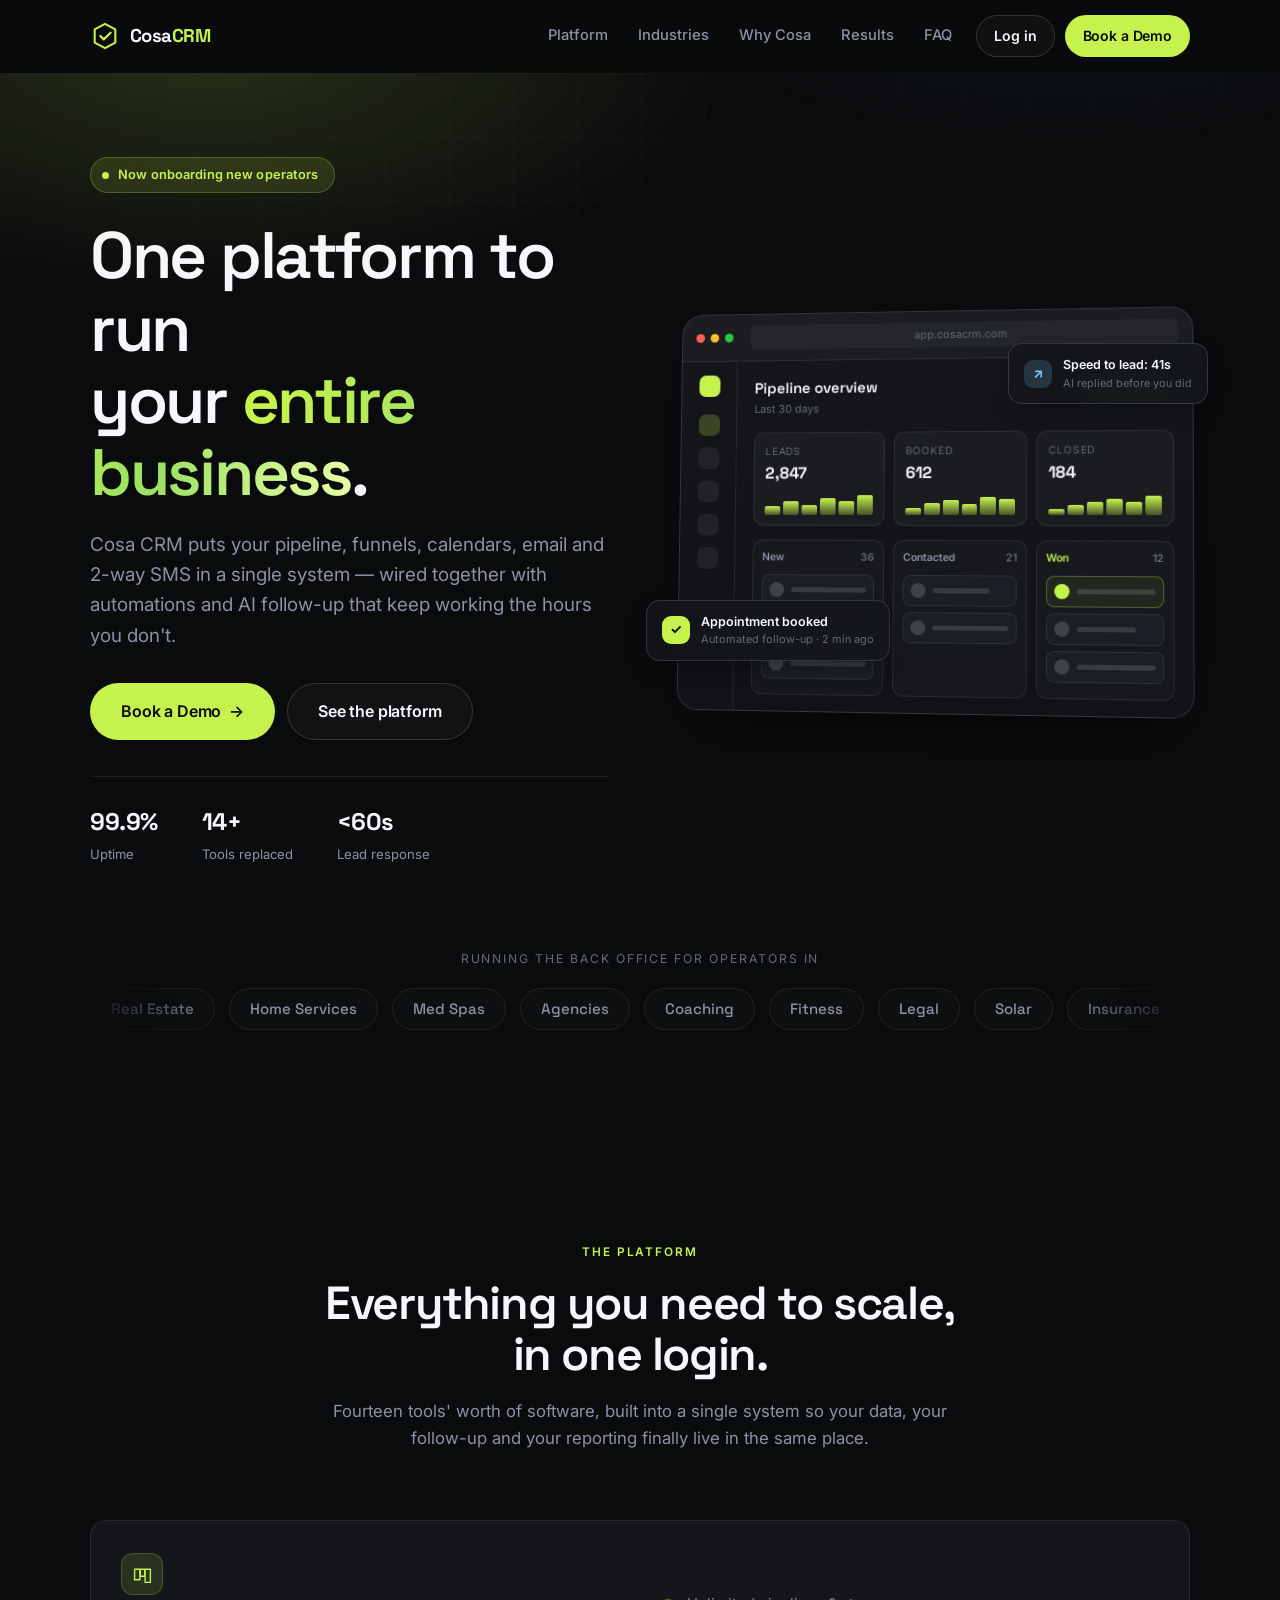
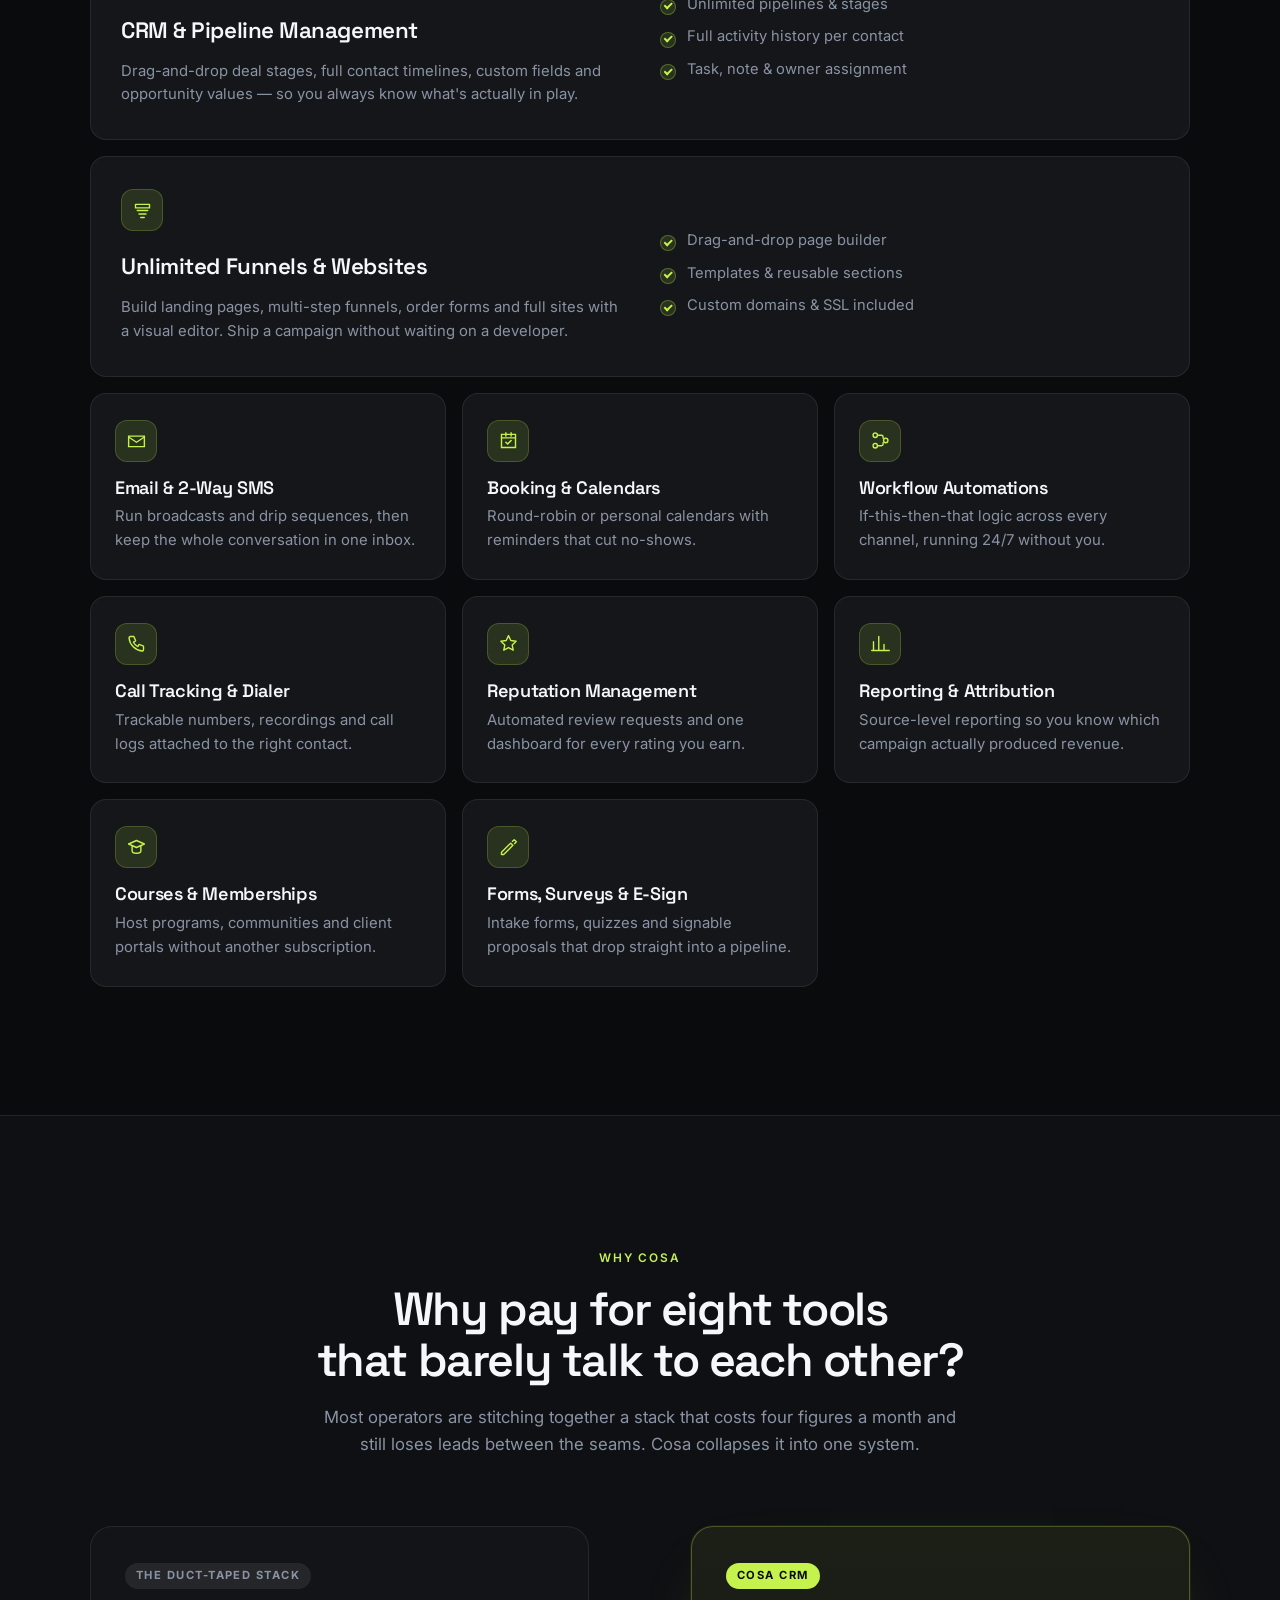
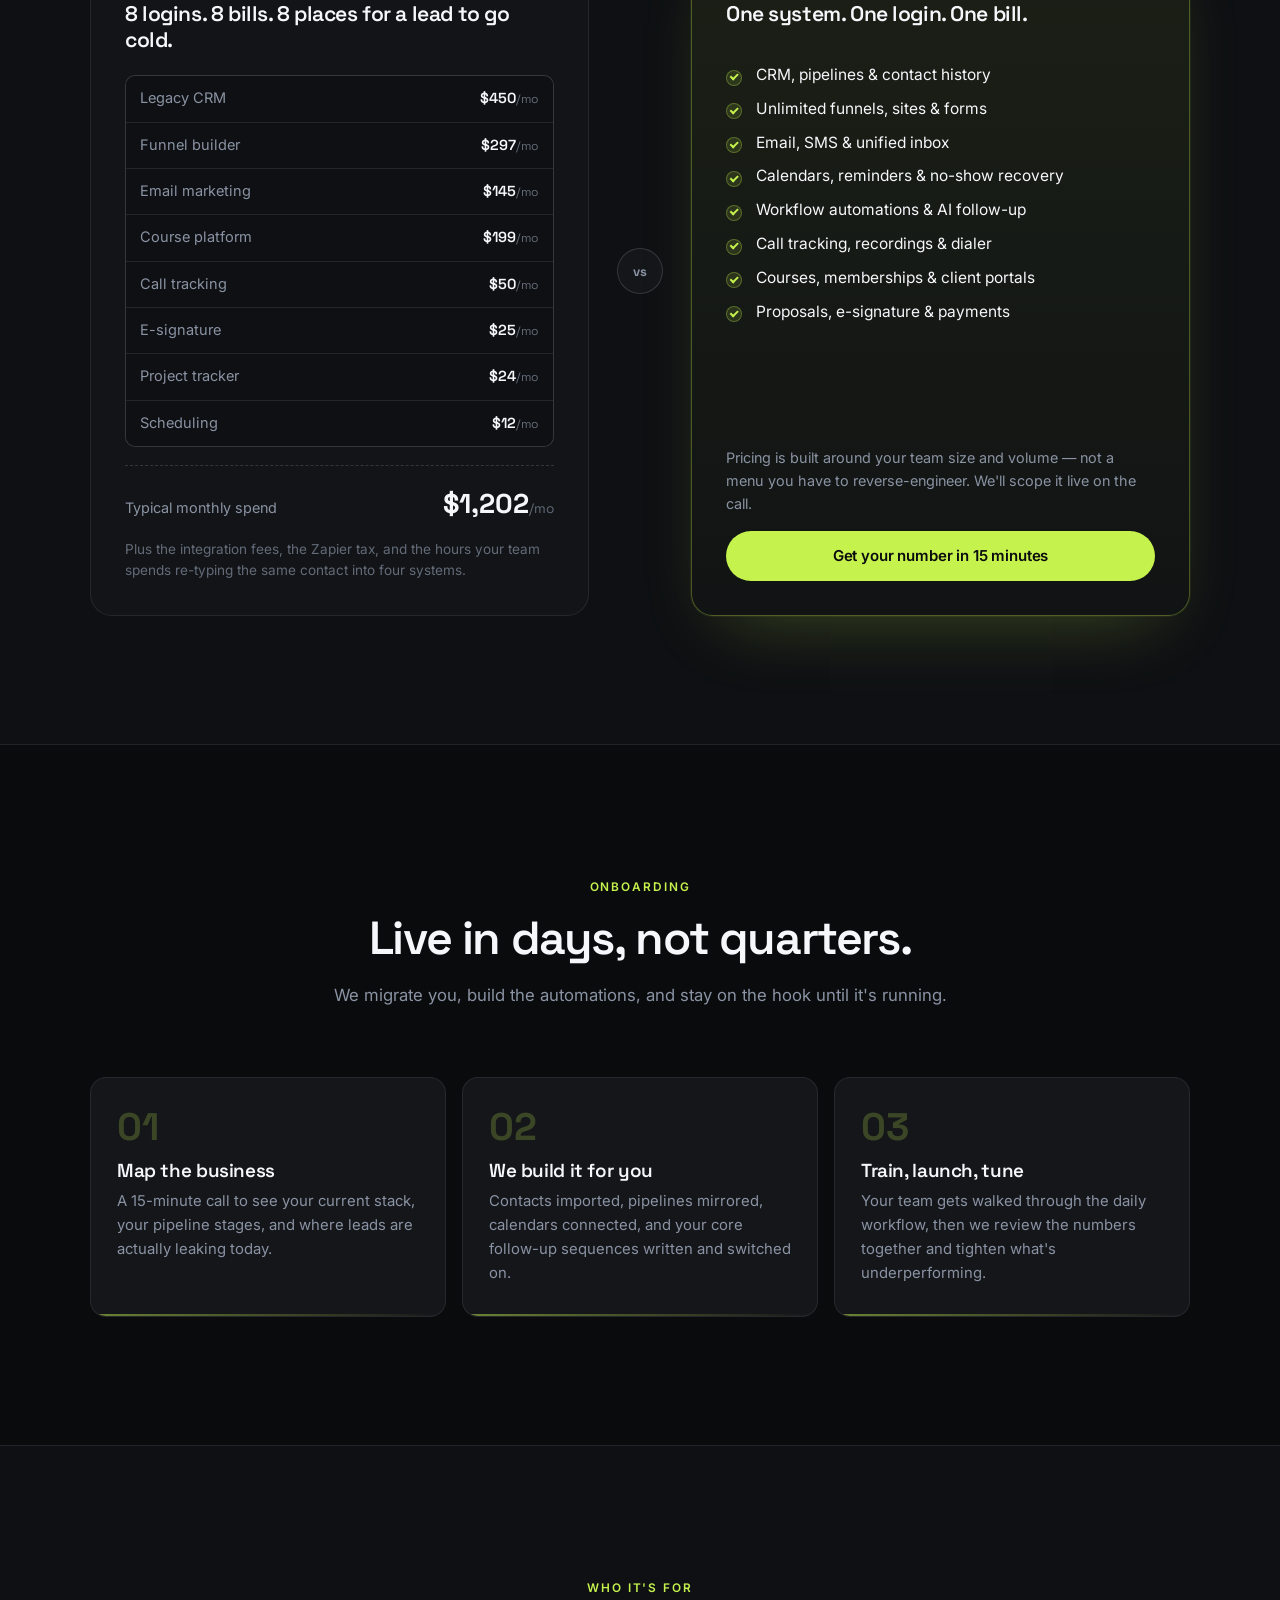
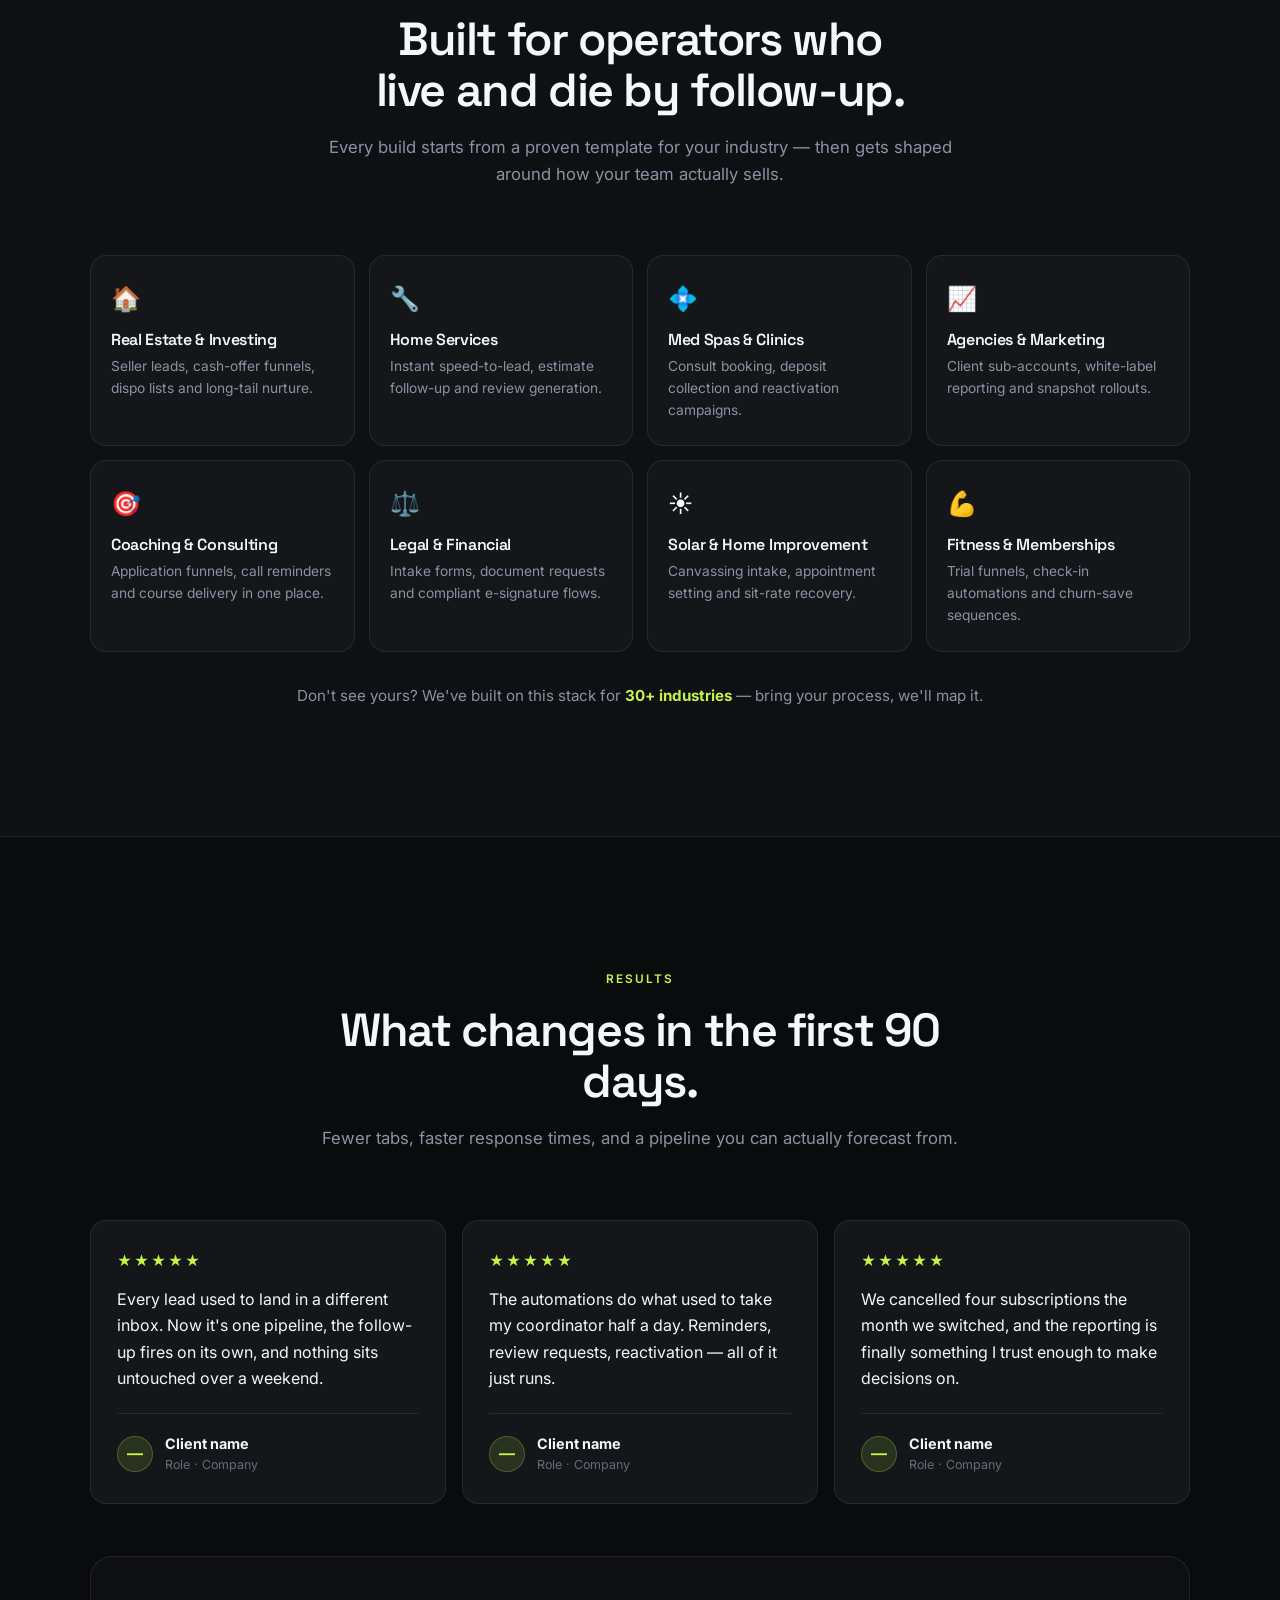
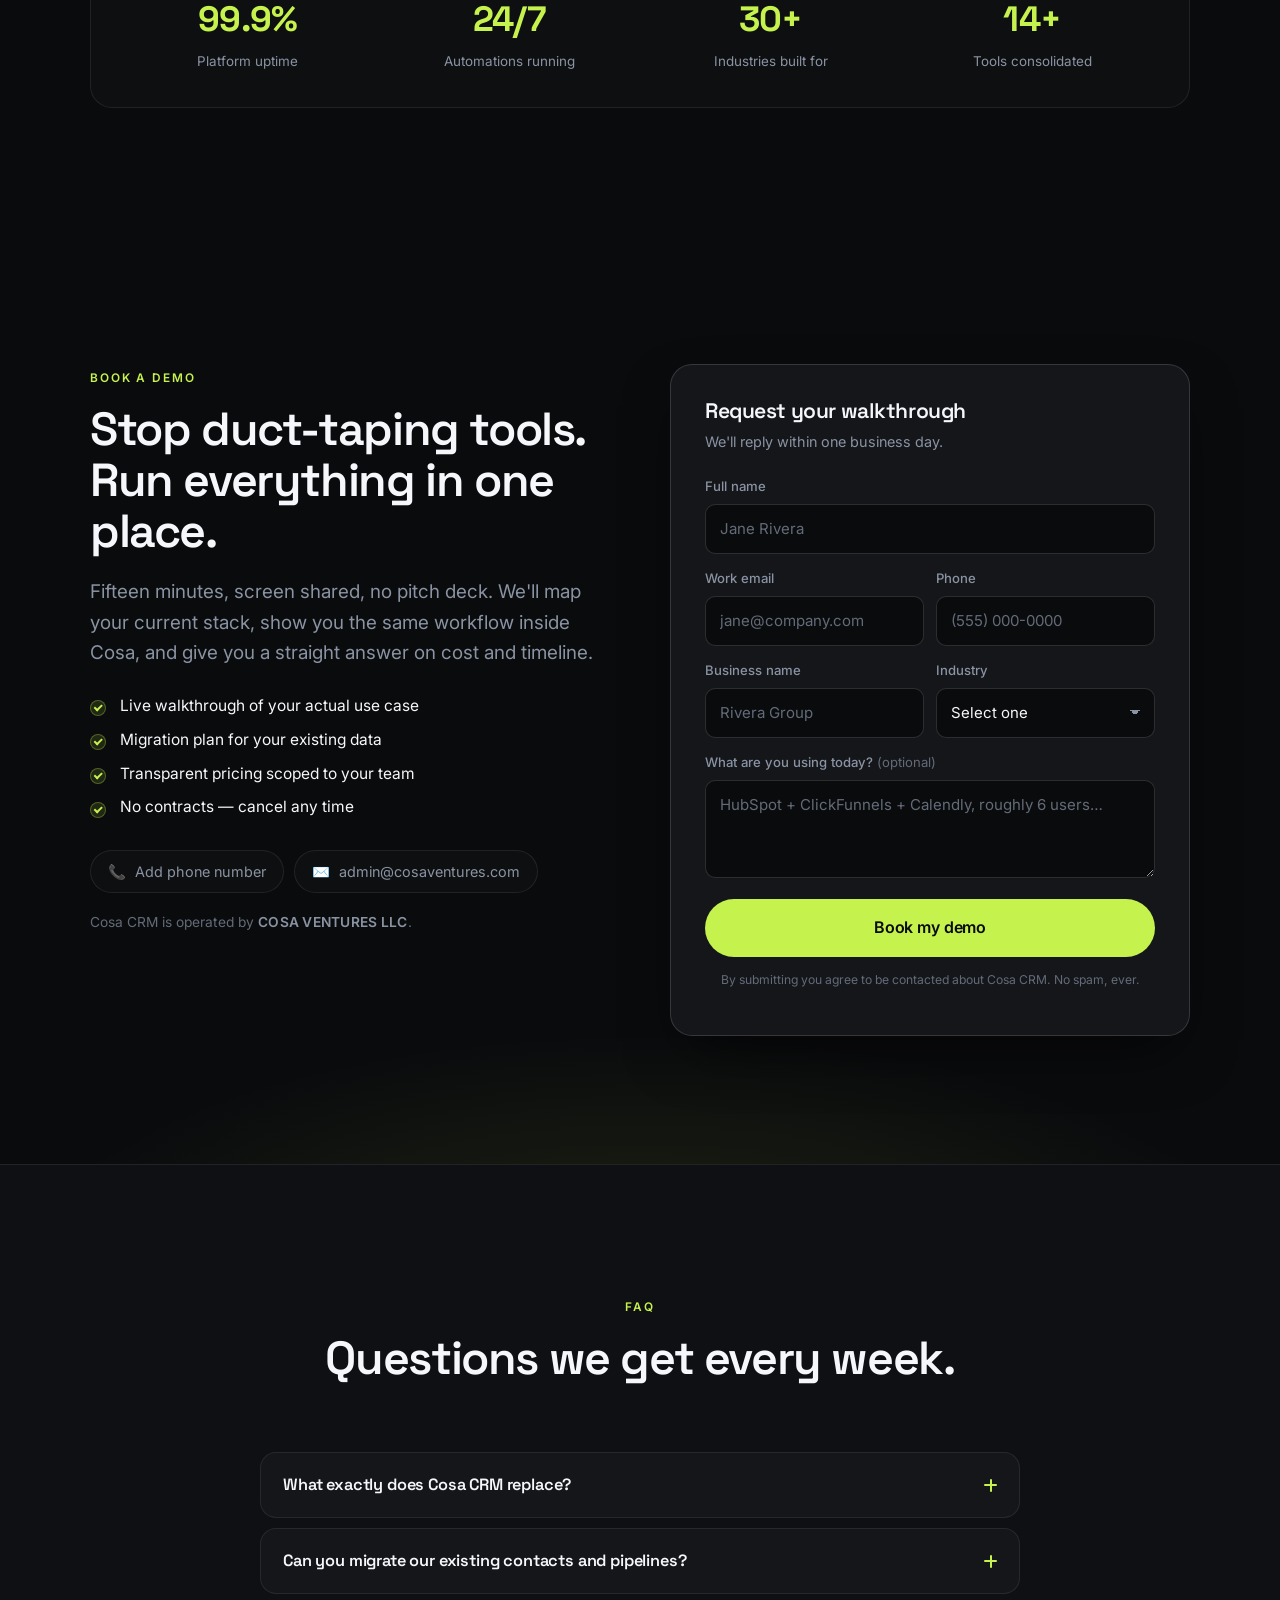
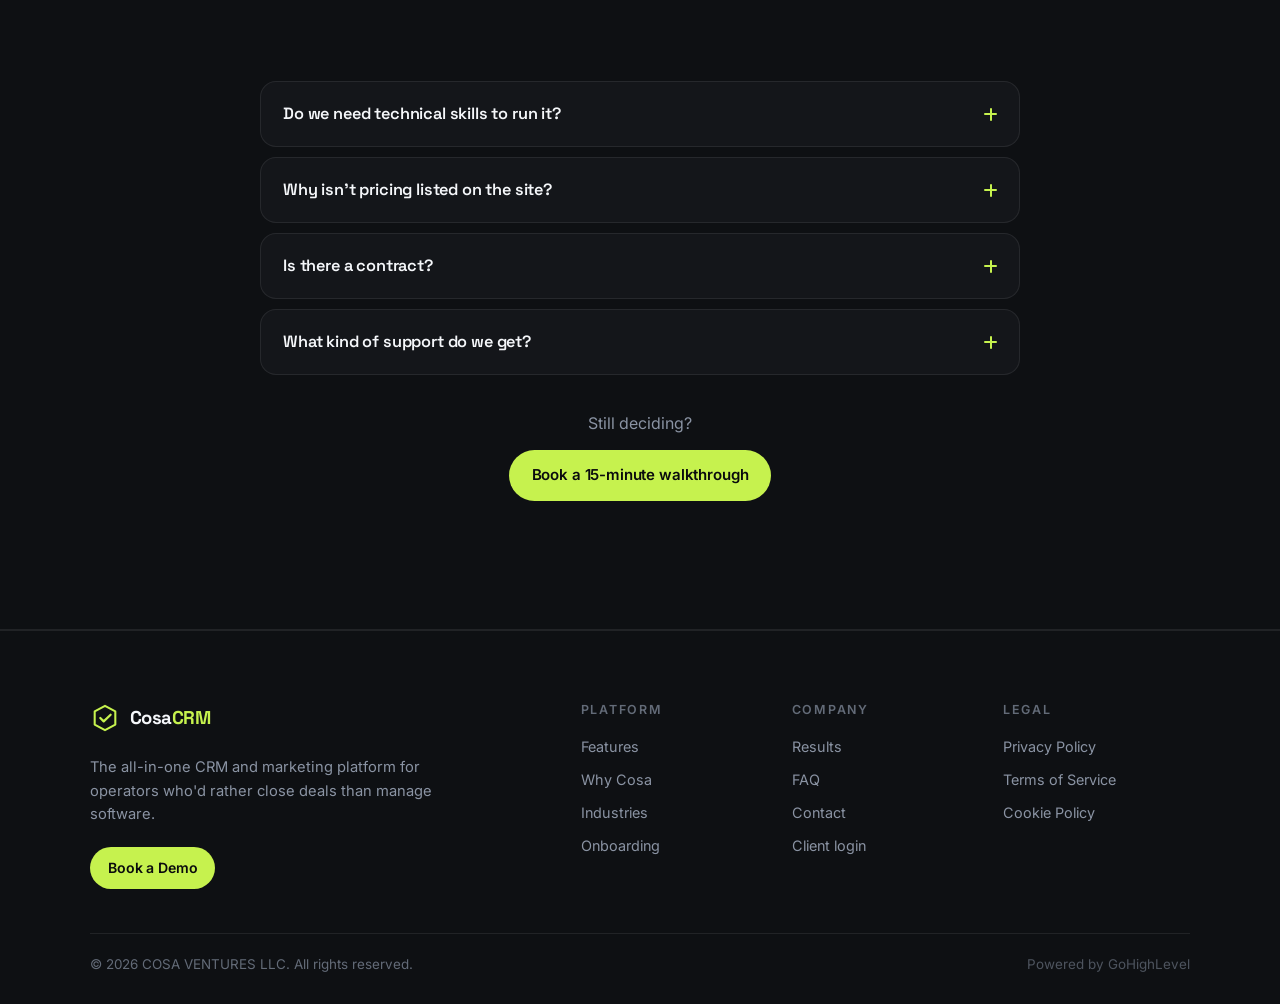
==== commit 9a6e1f19: "Use COSA VENTURES LLC branding and admin@cosaventures.com contact - Footer copyright now reads © 202" ====
--- a/index.html
+++ b/index.html
@@ -450,8 +450,10 @@
 
       <div class="demo__contact">
         <a data-link="phone" href="#"><span aria-hidden="true">📞</span> <em>Add phone number</em></a>
-        <a data-link="email" href="#"><span aria-hidden="true">✉️</span> <em>Add email address</em></a>
-      </div>
+        <a data-link="email" href="#"><span aria-hidden="true">✉️</span> <em>admin@cosaventures.com</em></a>
+      </div>
+
+      <p class="demo__legal">Cosa CRM is operated by <strong>COSA VENTURES LLC</strong>.</p>
     </div>
 
     <div class="demo__card reveal" data-delay="1">
@@ -626,7 +628,7 @@
     </div>
 
     <div class="foot__bot">
-      <p>© <span id="year">2026</span> Cosa CRM. All rights reserved.</p>
+      <p>© <span id="year">2026</span> COSA VENTURES LLC. All rights reserved.</p>
       <p class="foot__powered">Powered by GoHighLevel</p>
     </div>
   </div>
--- a/assets/css/styles.css
+++ b/assets/css/styles.css
@@ -577,3 +577,6 @@
   .nav,.hero__app,.float,.marquee-wrap,.demo__card,.faq__cta{ display:none; }
   body{ background:#fff; color:#000; }
 }
+
+.demo__legal{ margin-top:18px; font-size:.86rem; color:var(--mute-2); }
+.demo__legal strong{ color:var(--mute); font-weight:600; letter-spacing:.02em; }
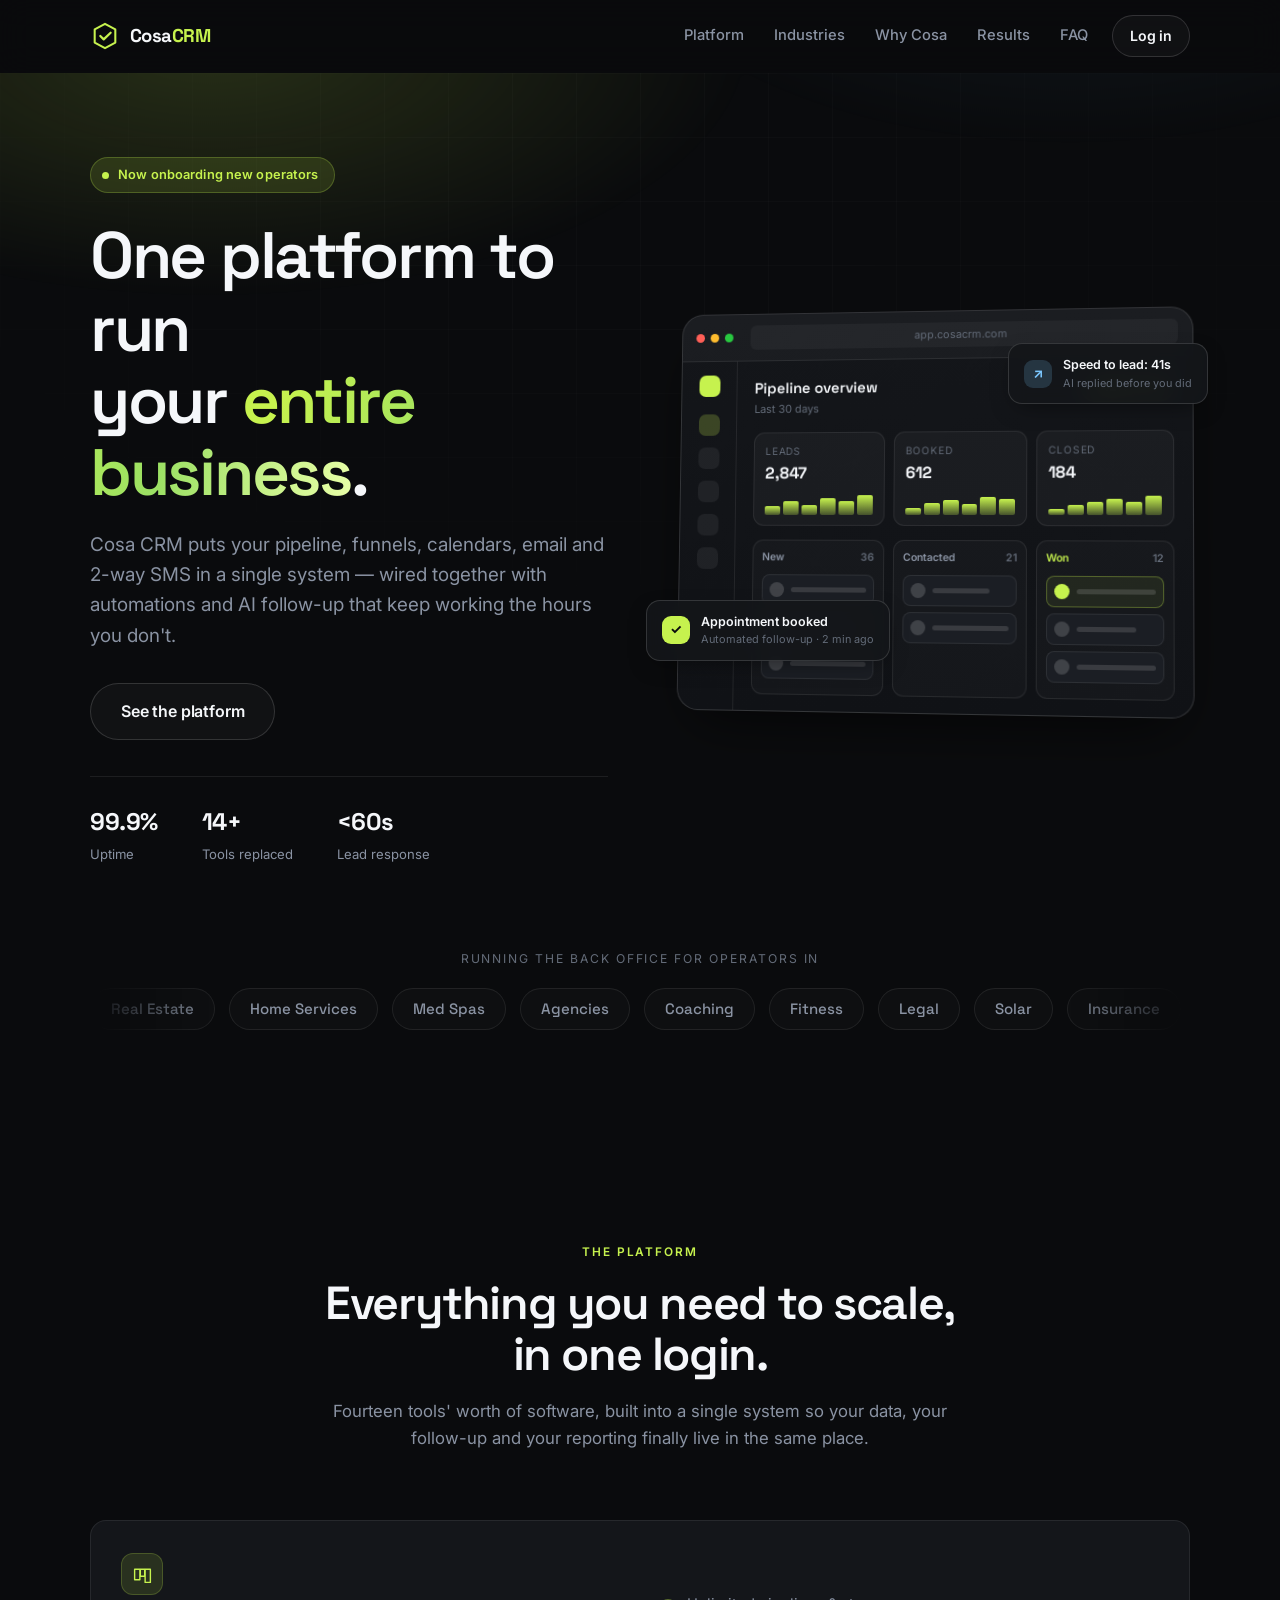
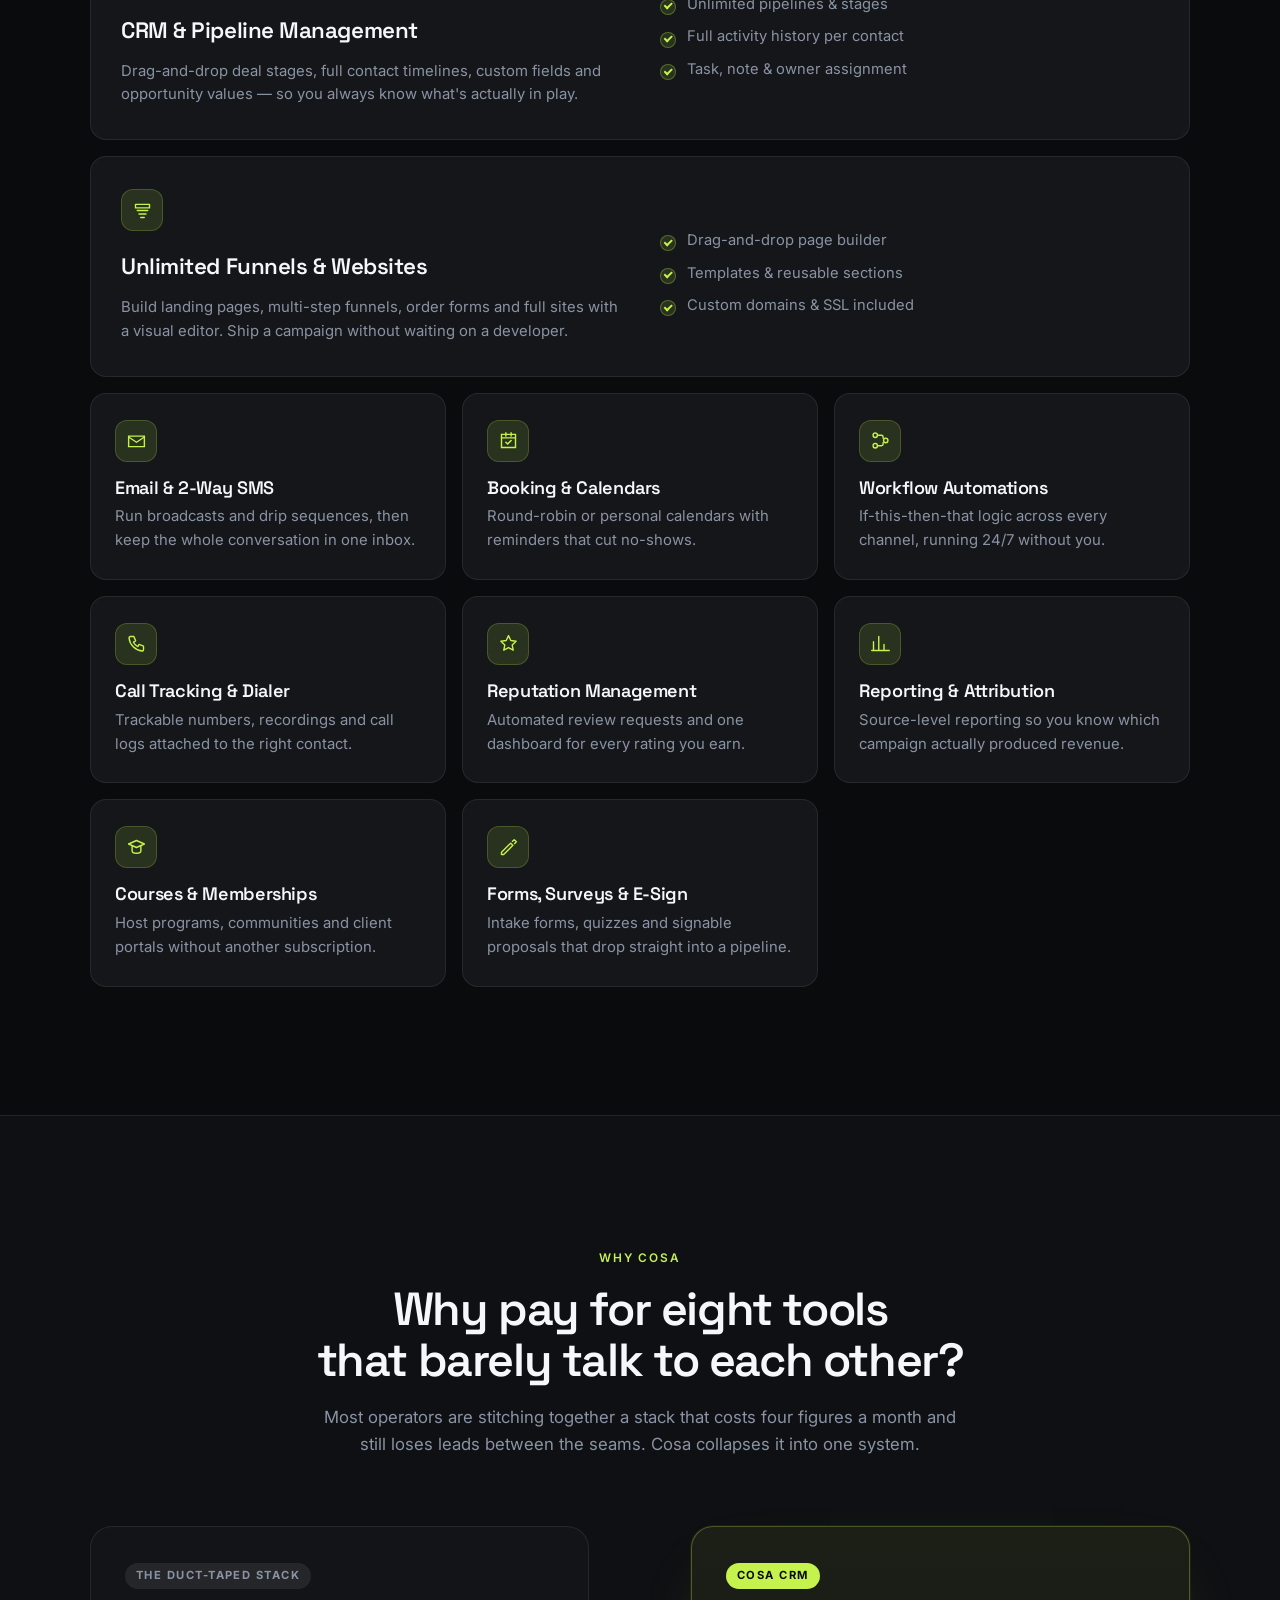
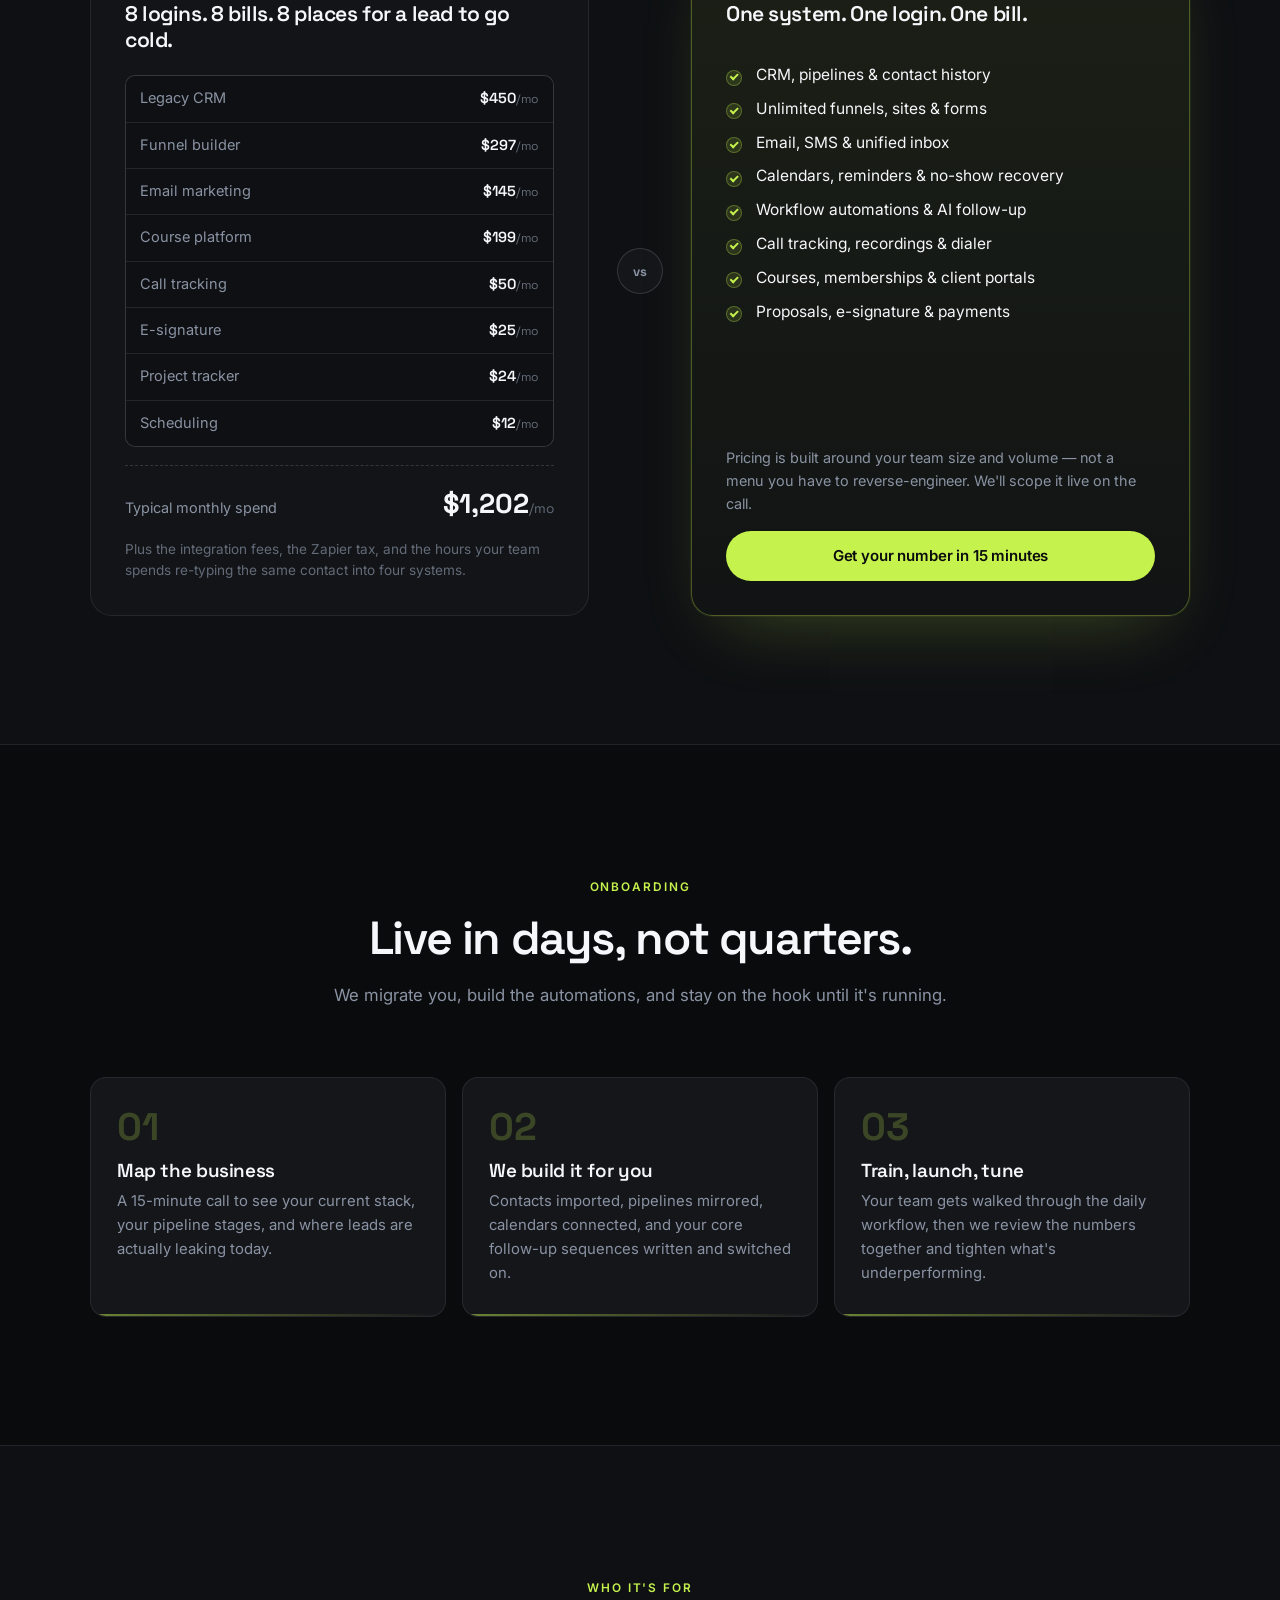
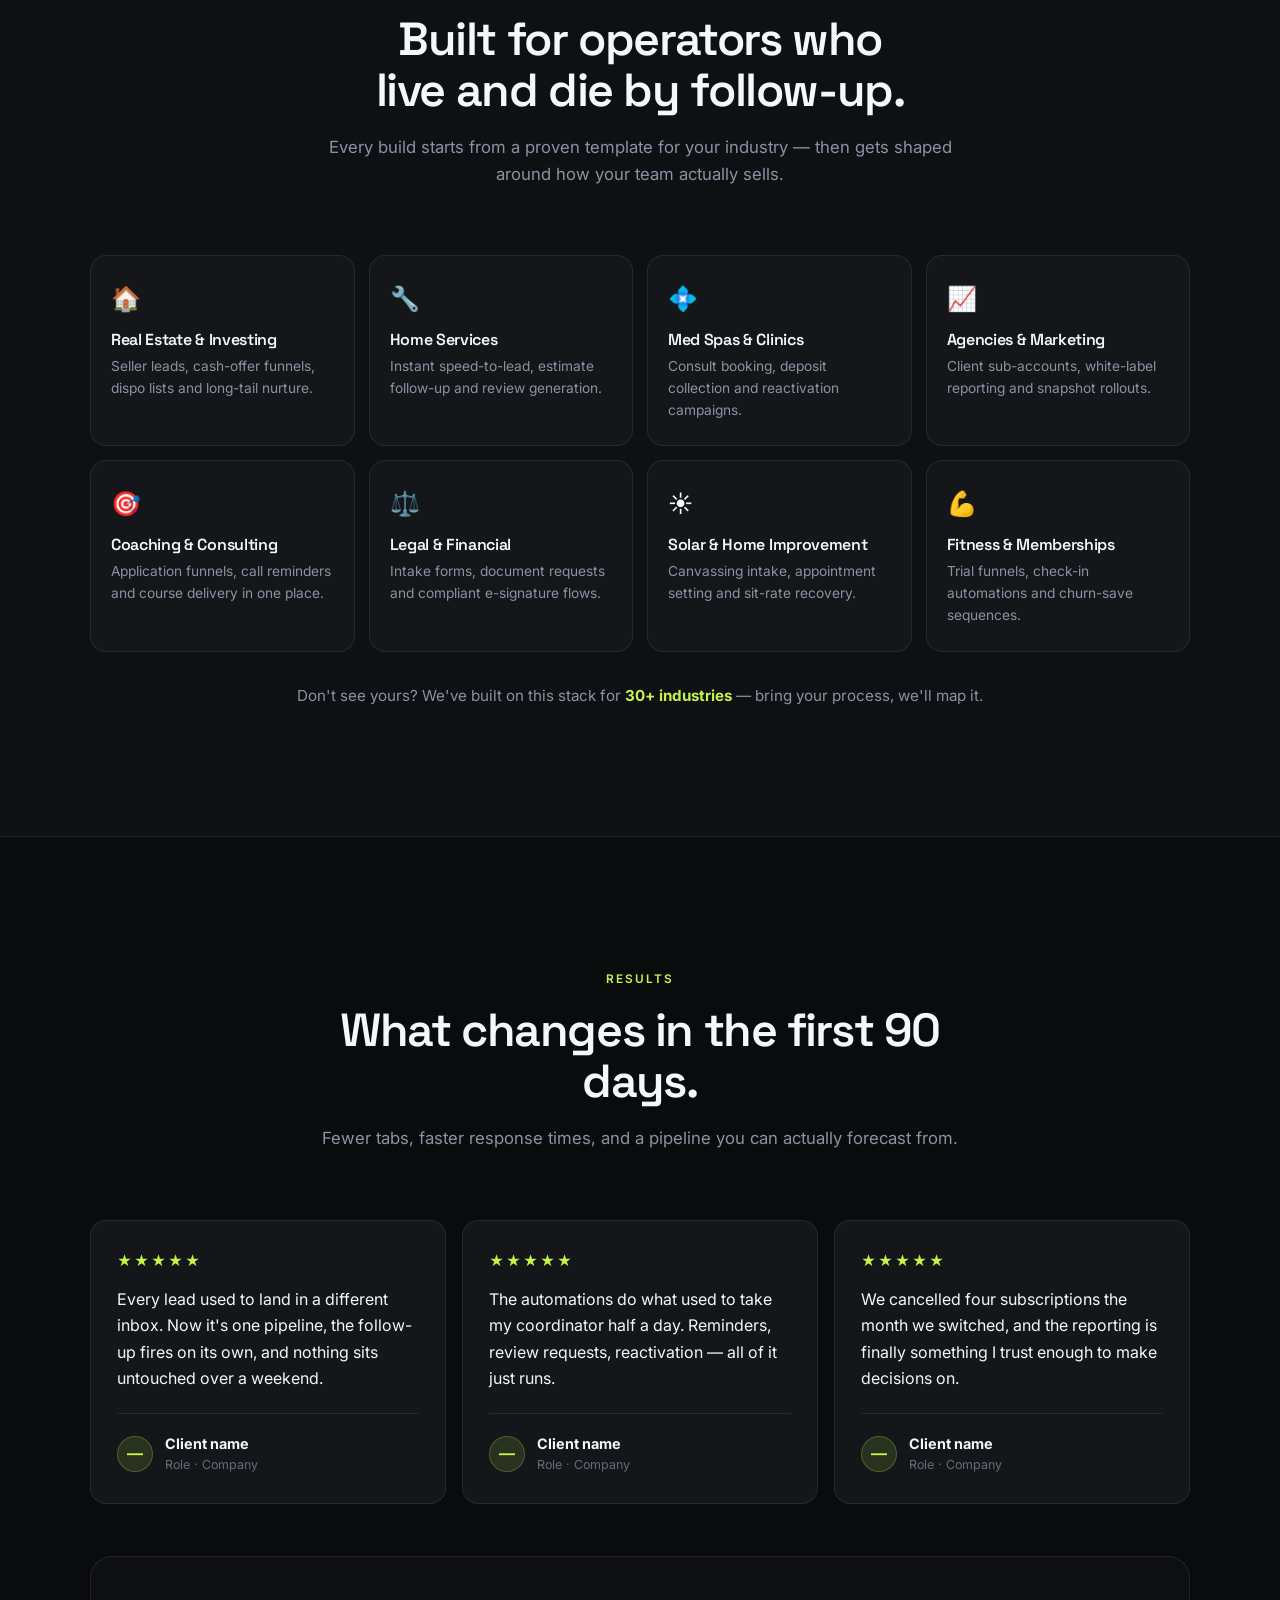
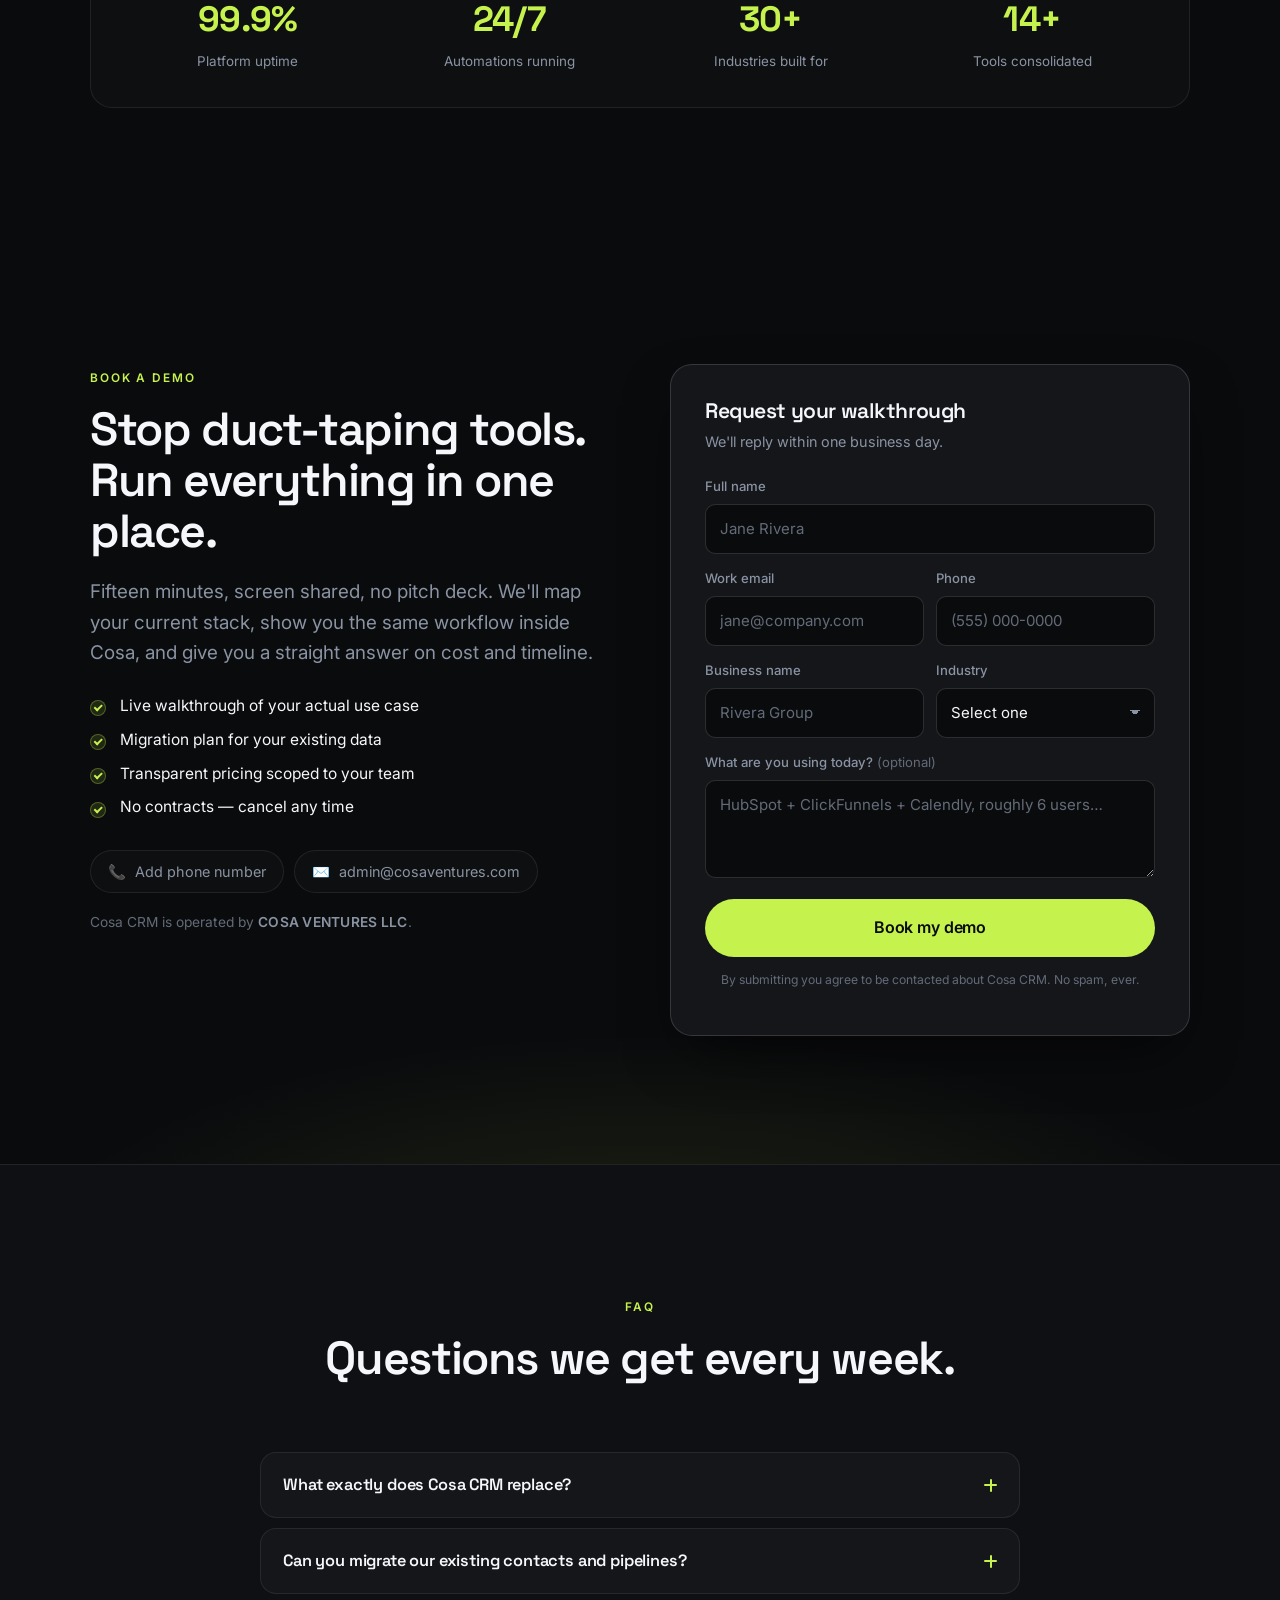
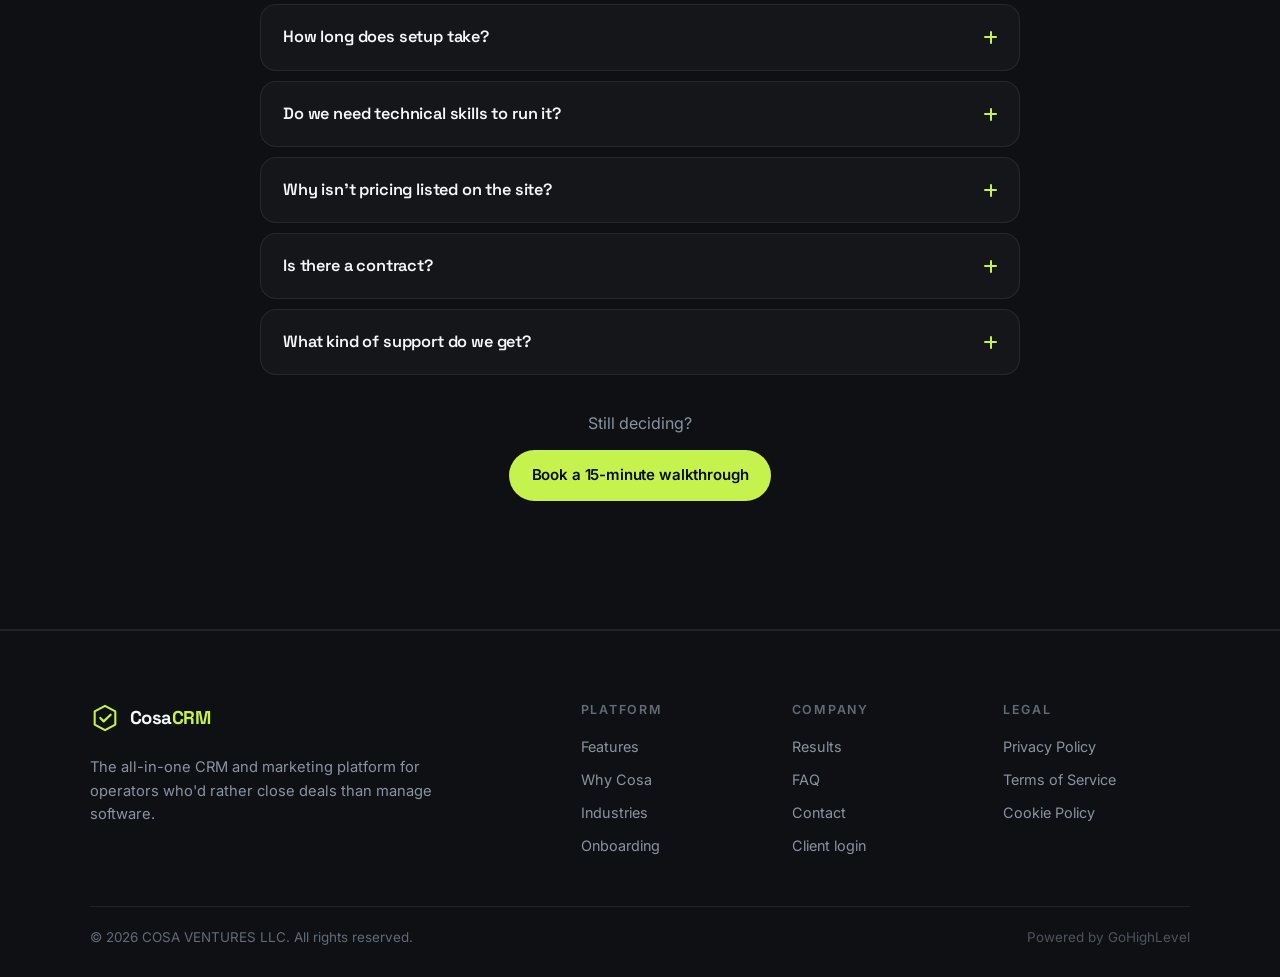
==== commit 7fa11dbe: "Remove Book a Demo buttons Co-Authored-By: Claude Opus 5.5 <noreply@anthropic.com>" ====
--- a/index.html
+++ b/index.html
@@ -42,13 +42,11 @@
       <a href="#faq">FAQ</a>
       <div class="nav__mobile-cta">
         <a class="btn btn--ghost" data-link="login" href="#">Log in</a>
-        <a class="btn btn--primary" href="#demo">Book a Demo</a>
       </div>
     </nav>
 
     <div class="nav__actions">
       <a class="btn btn--ghost btn--sm" data-link="login" href="#">Log in</a>
-      <a class="btn btn--primary btn--sm" href="#demo">Book a Demo</a>
     </div>
 
     <button class="nav__toggle" id="navToggle" aria-expanded="false" aria-controls="navLinks" aria-label="Open menu">
@@ -83,7 +81,6 @@
       </p>
 
       <div class="hero__cta reveal" data-delay="3">
-        <a class="btn btn--primary btn--lg" href="#demo">Book a Demo <span aria-hidden="true">→</span></a>
         <a class="btn btn--ghost btn--lg" href="#platform">See the platform</a>
       </div>
 
@@ -600,7 +597,6 @@
         </a>
         <p>The all-in-one CRM and marketing platform for operators who'd rather close
            deals than manage software.</p>
-        <a class="btn btn--primary btn--sm" href="#demo">Book a Demo</a>
       </div>
 
       <nav class="foot__cols" aria-label="Footer">
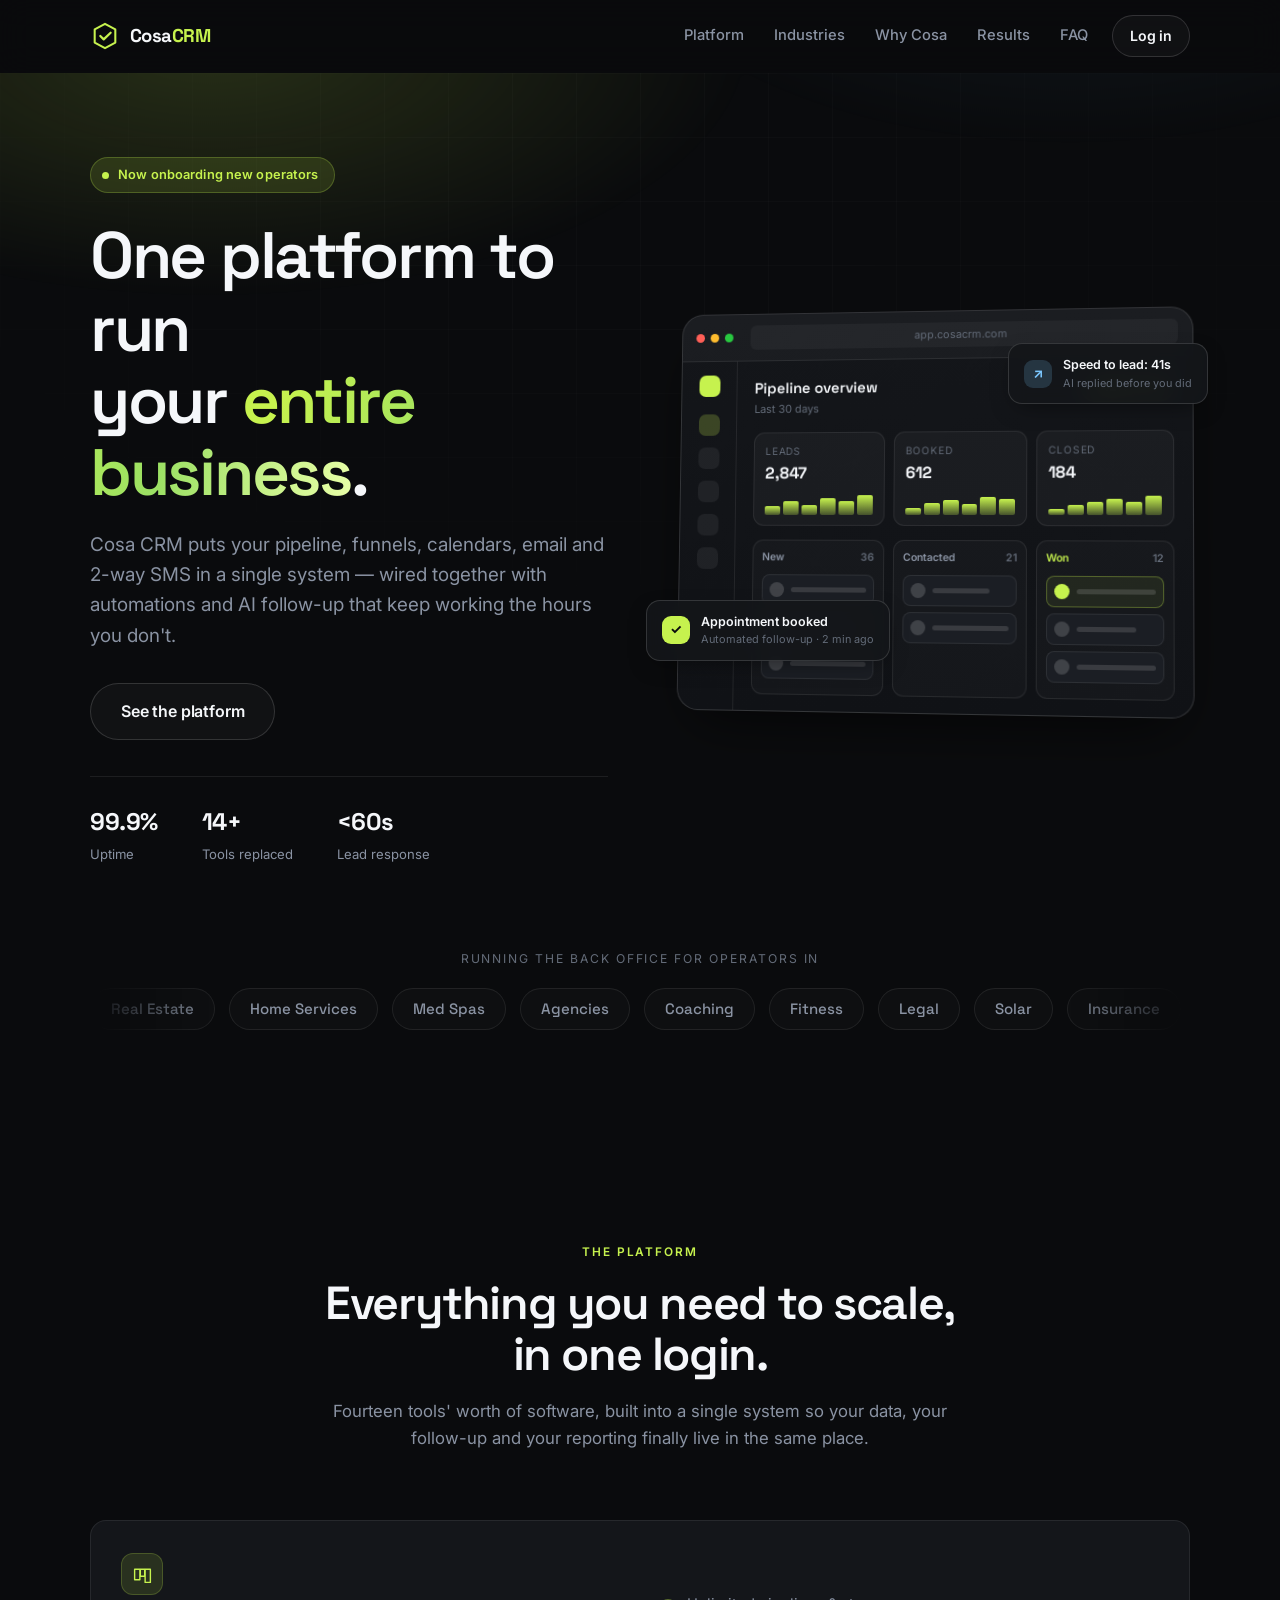
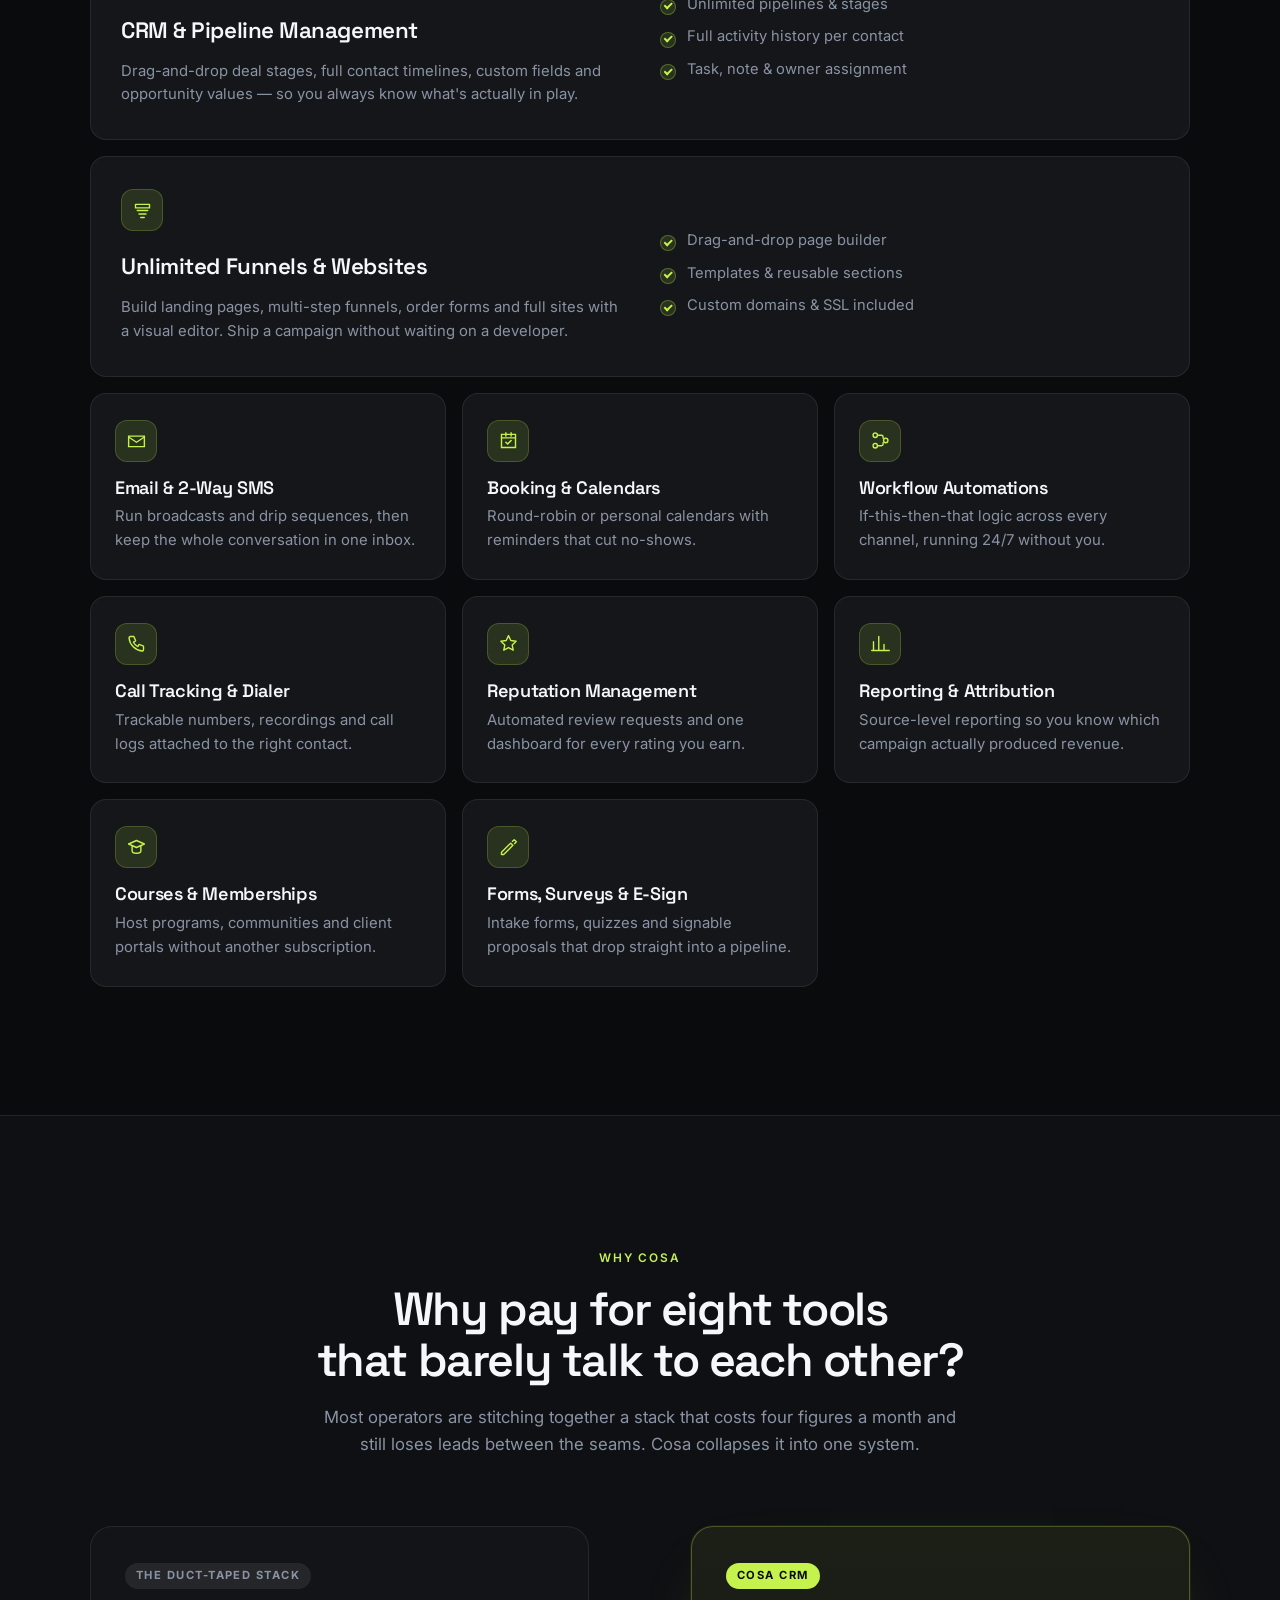
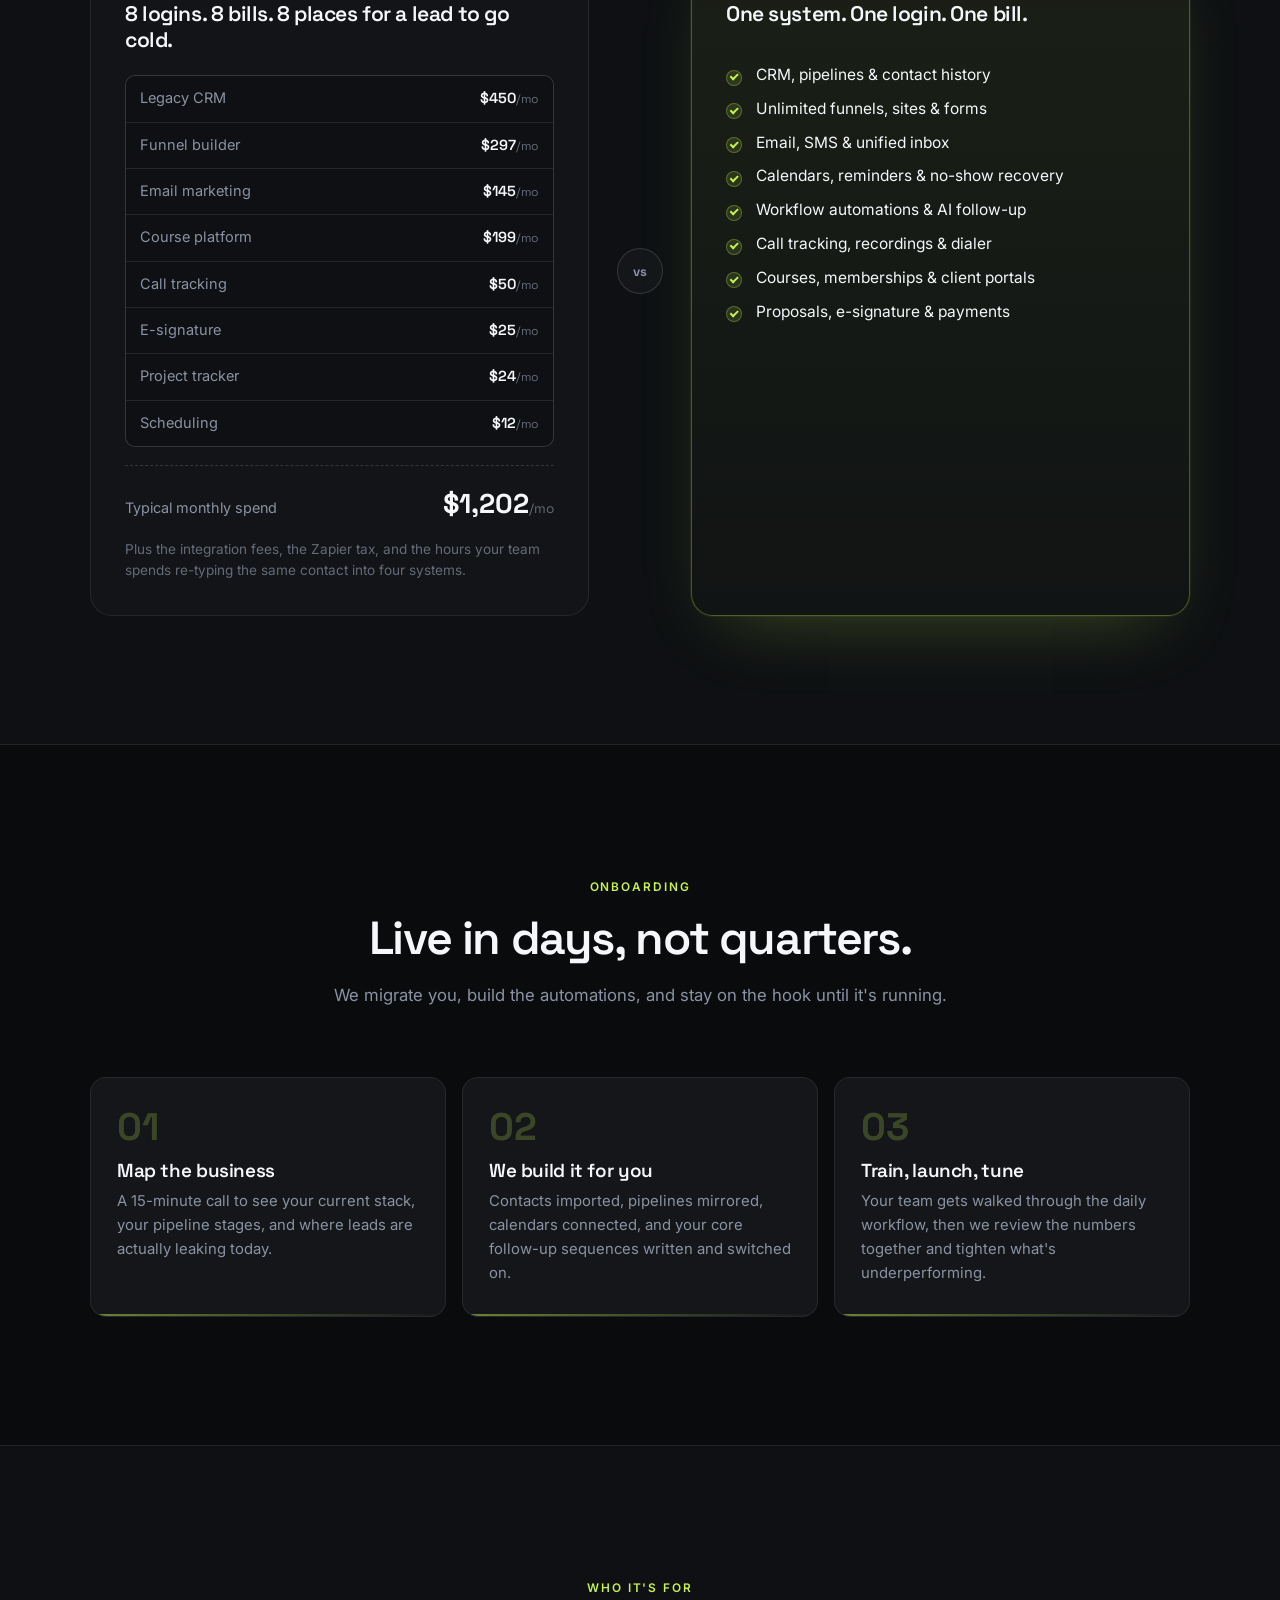
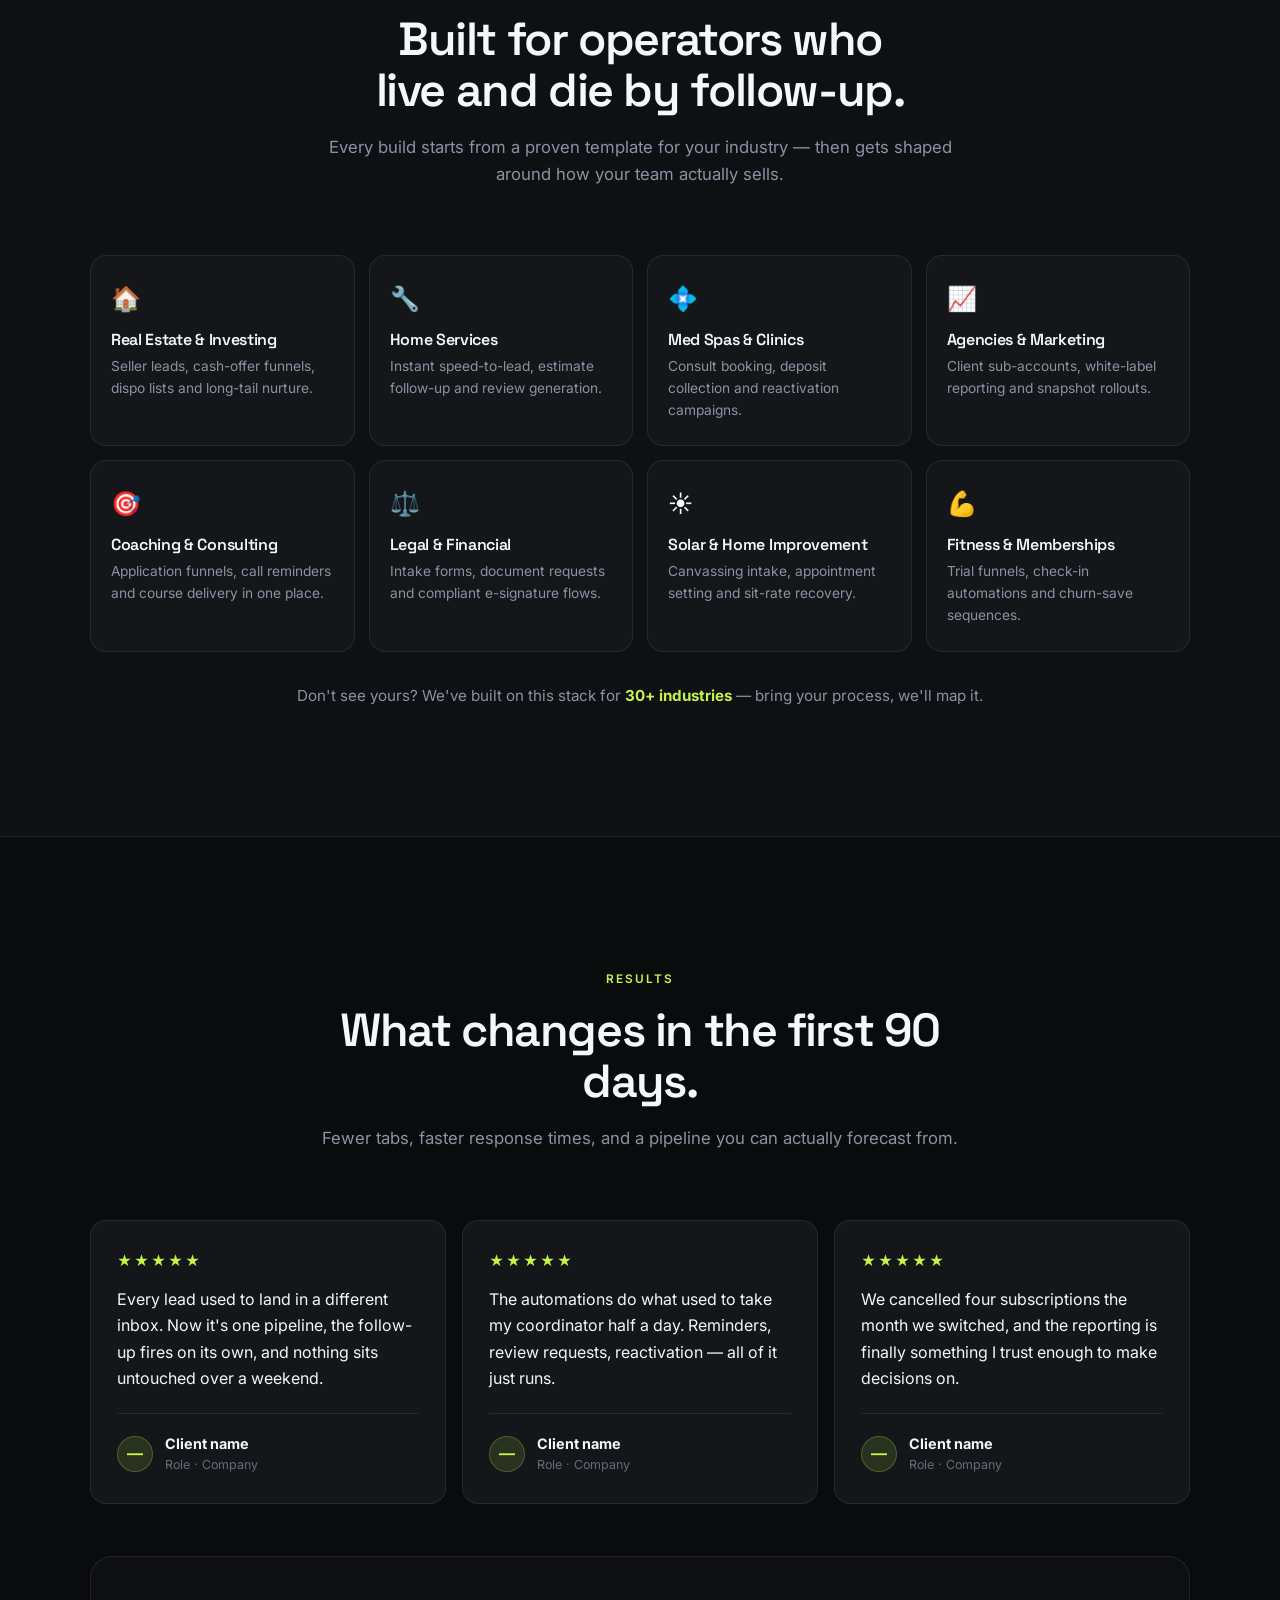
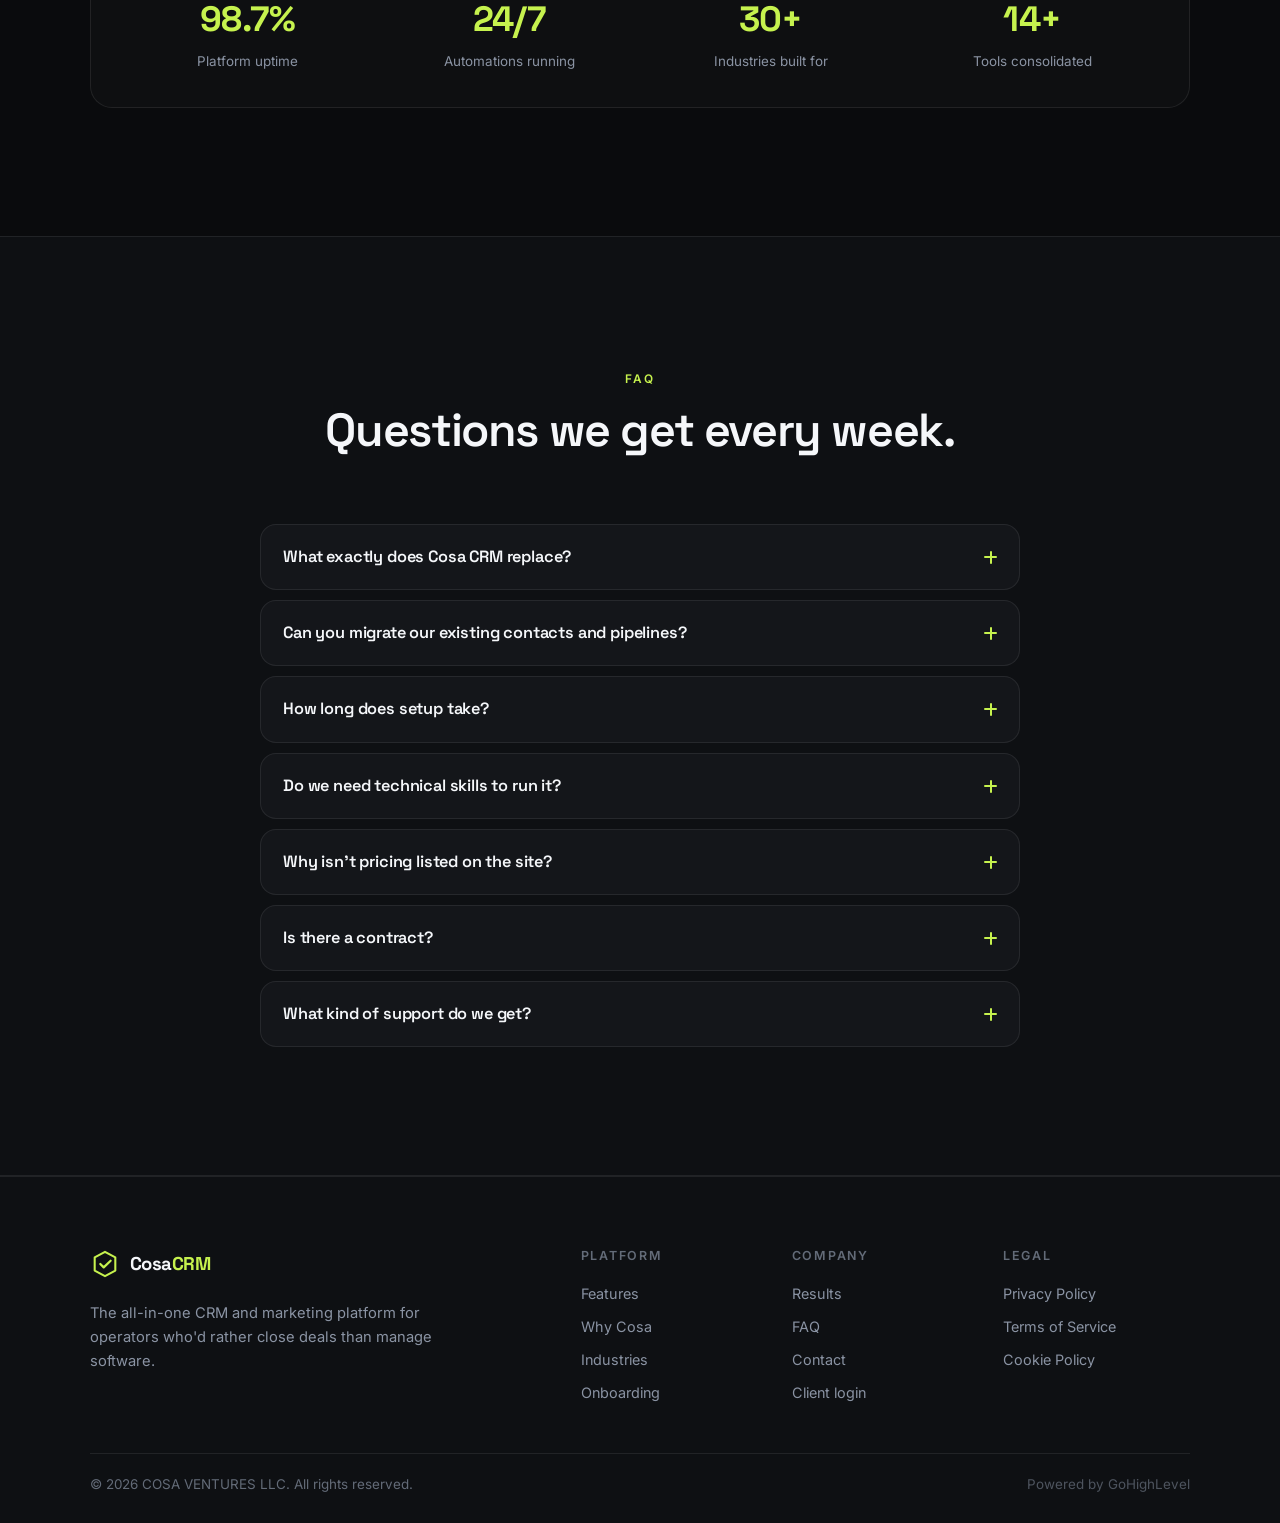
==== commit 8d15aec3: "Remove demo section and walkthrough CTAs Footer Contact link now emails admin@cosaventures.com.  Co-" ====
--- a/index.html
+++ b/index.html
@@ -10,7 +10,7 @@
 <!-- Open Graph / social -->
 <meta property="og:type" content="website">
 <meta property="og:title" content="Cosa CRM — One Platform to Run Your Entire Business">
-<meta property="og:description" content="Funnels, follow-up, booking and pipelines in one system. Book a 15-minute walkthrough.">
+<meta property="og:description" content="Funnels, follow-up, booking and pipelines in one system.">
 <meta property="og:image" content="assets/img/og.png">
 <meta name="twitter:card" content="summary_large_image">
 
@@ -312,11 +312,6 @@
           <li>Courses, memberships &amp; client portals</li>
           <li>Proposals, e-signature &amp; payments</li>
         </ul>
-        <div class="compare__cta">
-          <p>Pricing is built around your team size and volume — not a menu you have to
-             reverse-engineer. We'll scope it live on the call.</p>
-          <a class="btn btn--primary btn--block" href="#demo">Get your number in 15 minutes</a>
-        </div>
       </div>
     </div>
   </div>
@@ -427,96 +422,6 @@
   </div>
 </section>
 
-<!-- ============================ DEMO / CTA ============================ -->
-<section class="sec demo" id="demo">
-  <div class="demo__glow" aria-hidden="true"></div>
-  <div class="wrap demo__inner">
-    <div class="demo__copy reveal">
-      <span class="eyebrow">Book a demo</span>
-      <h2>Stop duct-taping tools.<br>Run everything in one place.</h2>
-      <p class="lede">Fifteen minutes, screen shared, no pitch deck. We'll map your current
-         stack, show you the same workflow inside Cosa, and give you a straight answer on
-         cost and timeline.</p>
-
-      <ul class="ticks ticks--lg">
-        <li>Live walkthrough of your actual use case</li>
-        <li>Migration plan for your existing data</li>
-        <li>Transparent pricing scoped to your team</li>
-        <li>No contracts — cancel any time</li>
-      </ul>
-
-      <div class="demo__contact">
-        <a data-link="phone" href="#"><span aria-hidden="true">📞</span> <em>Add phone number</em></a>
-        <a data-link="email" href="#"><span aria-hidden="true">✉️</span> <em>admin@cosaventures.com</em></a>
-      </div>
-
-      <p class="demo__legal">Cosa CRM is operated by <strong>COSA VENTURES LLC</strong>.</p>
-    </div>
-
-    <div class="demo__card reveal" data-delay="1">
-      <!--
-        TO EMBED A GHL CALENDAR INSTEAD OF THIS FORM:
-        replace the <form> below with your GoHighLevel calendar iframe, e.g.
-        <iframe src="https://api.leadconnectorhq.com/widget/booking/XXXXXXXX"
-                style="width:100%;border:none;overflow:hidden;min-height:720px"
-                scrolling="no" id="XXXXXXXX_1234567890"></iframe>
-        <script src="https://link.msgsndr.com/js/form_embed.js"></script>
-      -->
-      <form id="demoForm" novalidate>
-        <h3>Request your walkthrough</h3>
-        <p class="demo__card-sub">We'll reply within one business day.</p>
-
-        <div class="field">
-          <label for="f-name">Full name</label>
-          <input id="f-name" name="name" type="text" autocomplete="name" placeholder="Jane Rivera" required>
-        </div>
-
-        <div class="field-row">
-          <div class="field">
-            <label for="f-email">Work email</label>
-            <input id="f-email" name="email" type="email" autocomplete="email" placeholder="jane@company.com" required>
-          </div>
-          <div class="field">
-            <label for="f-phone">Phone</label>
-            <input id="f-phone" name="phone" type="tel" autocomplete="tel" placeholder="(555) 000-0000" required>
-          </div>
-        </div>
-
-        <div class="field-row">
-          <div class="field">
-            <label for="f-company">Business name</label>
-            <input id="f-company" name="company" type="text" autocomplete="organization" placeholder="Rivera Group">
-          </div>
-          <div class="field">
-            <label for="f-industry">Industry</label>
-            <select id="f-industry" name="industry">
-              <option value="">Select one</option>
-              <option>Real Estate &amp; Investing</option>
-              <option>Home Services</option>
-              <option>Med Spa / Clinic</option>
-              <option>Agency / Marketing</option>
-              <option>Coaching / Consulting</option>
-              <option>Legal / Financial</option>
-              <option>Solar / Home Improvement</option>
-              <option>Fitness / Membership</option>
-              <option>Other</option>
-            </select>
-          </div>
-        </div>
-
-        <div class="field">
-          <label for="f-msg">What are you using today? <span class="opt">(optional)</span></label>
-          <textarea id="f-msg" name="message" rows="3" placeholder="HubSpot + ClickFunnels + Calendly, roughly 6 users…"></textarea>
-        </div>
-
-        <button class="btn btn--primary btn--block btn--lg" type="submit">Book my demo</button>
-        <p class="form-note">By submitting you agree to be contacted about Cosa CRM. No spam, ever.</p>
-        <p class="form-status" id="formStatus" role="status" aria-live="polite"></p>
-      </form>
-    </div>
-  </div>
-</section>
-
 <!-- ============================ FAQ ============================ -->
 <section class="sec sec--alt" id="faq">
   <div class="wrap wrap--narrow">
@@ -575,10 +480,6 @@
       </details>
     </div>
 
-    <div class="faq__cta reveal">
-      <p>Still deciding?</p>
-      <a class="btn btn--primary" href="#demo">Book a 15-minute walkthrough</a>
-    </div>
   </div>
 </section>
 
@@ -611,7 +512,7 @@
           <h4>Company</h4>
           <a href="#results">Results</a>
           <a href="#faq">FAQ</a>
-          <a href="#demo">Contact</a>
+          <a data-link="email" href="#">Contact</a>
           <a data-link="login" href="#">Client login</a>
         </div>
         <div>
